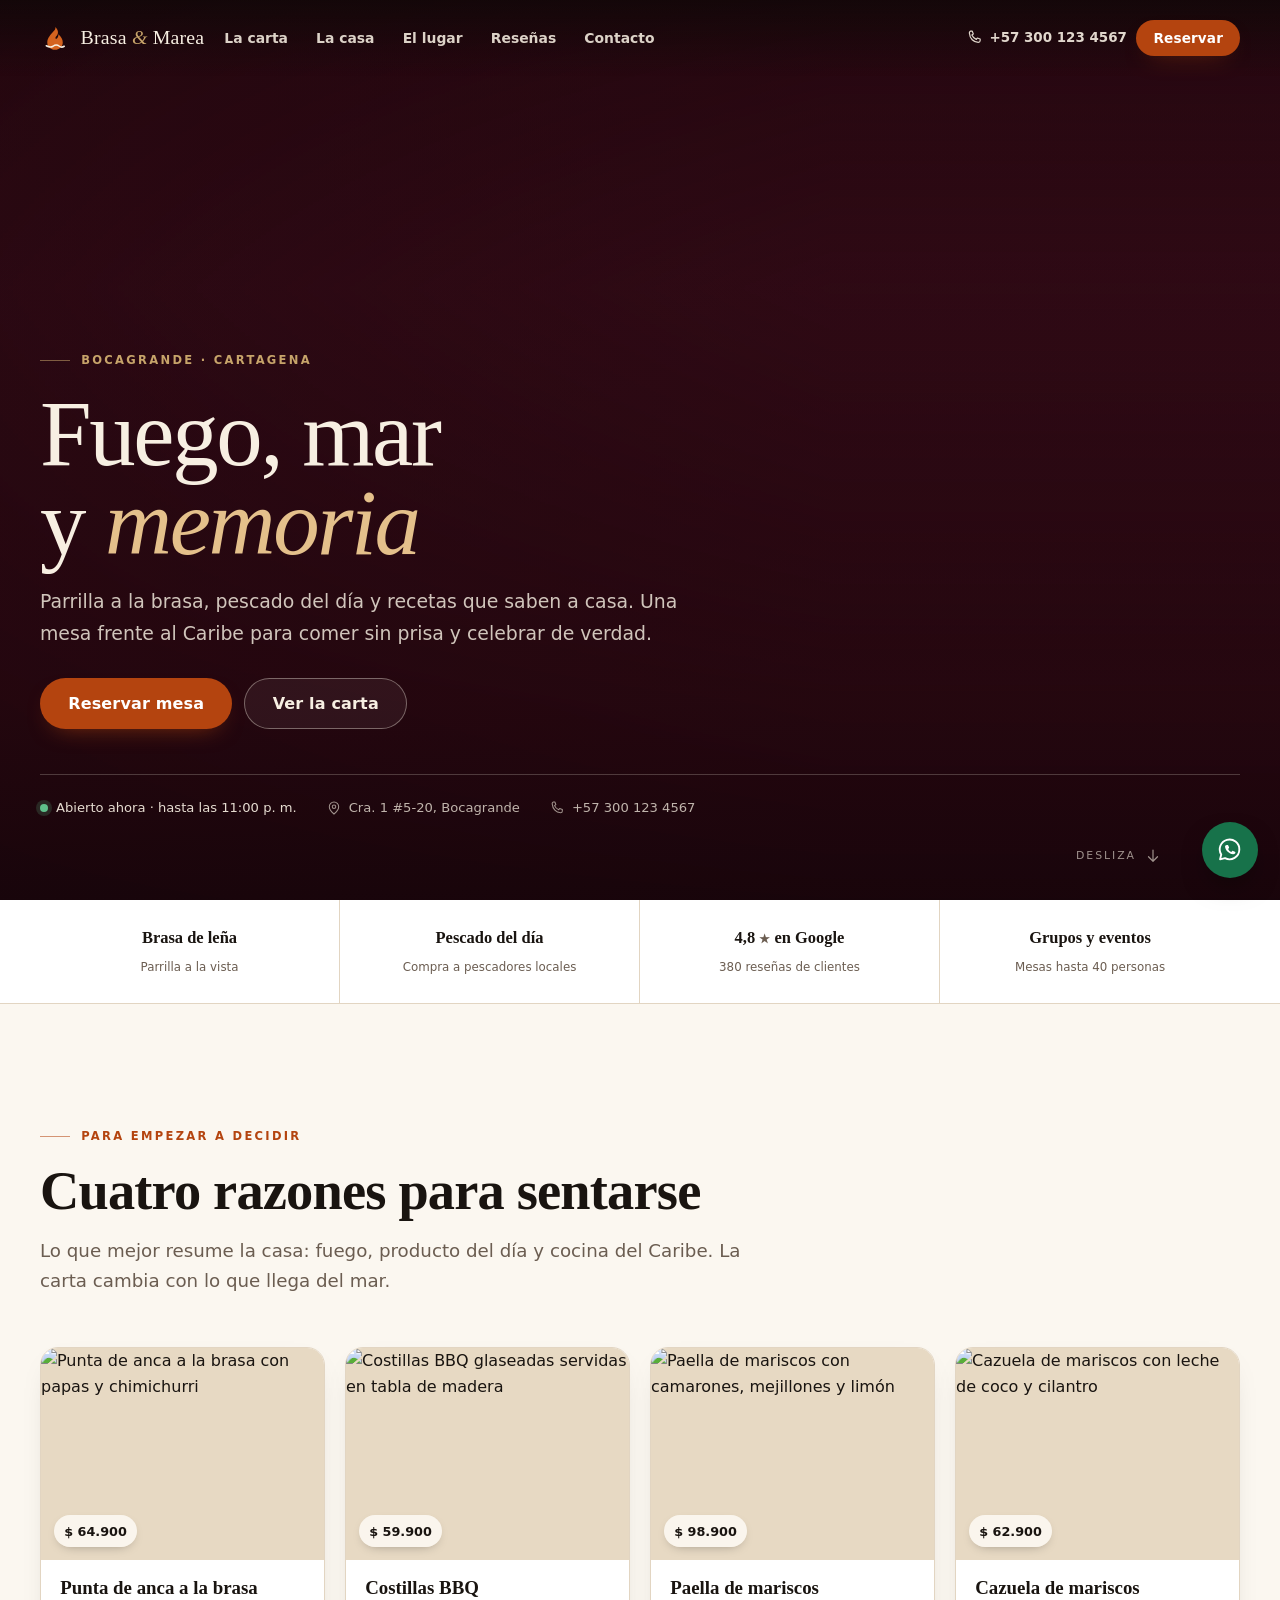
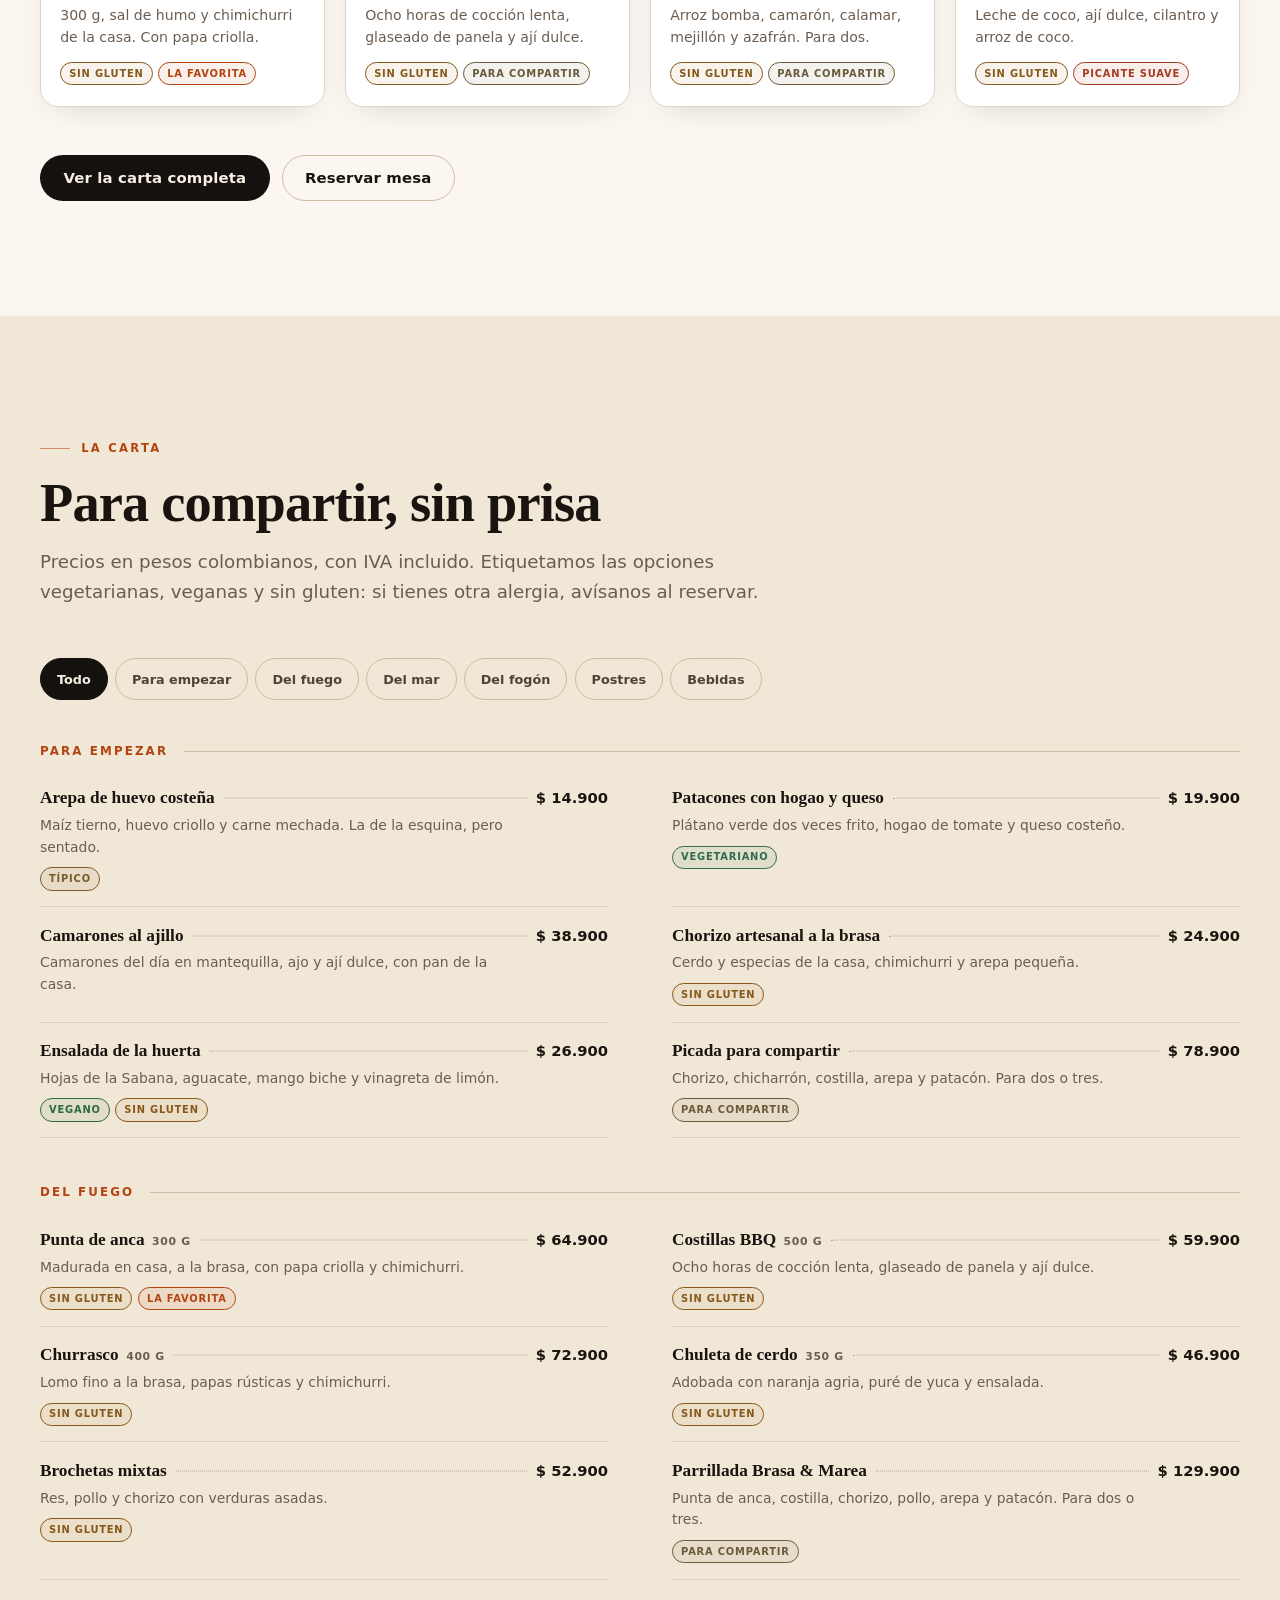
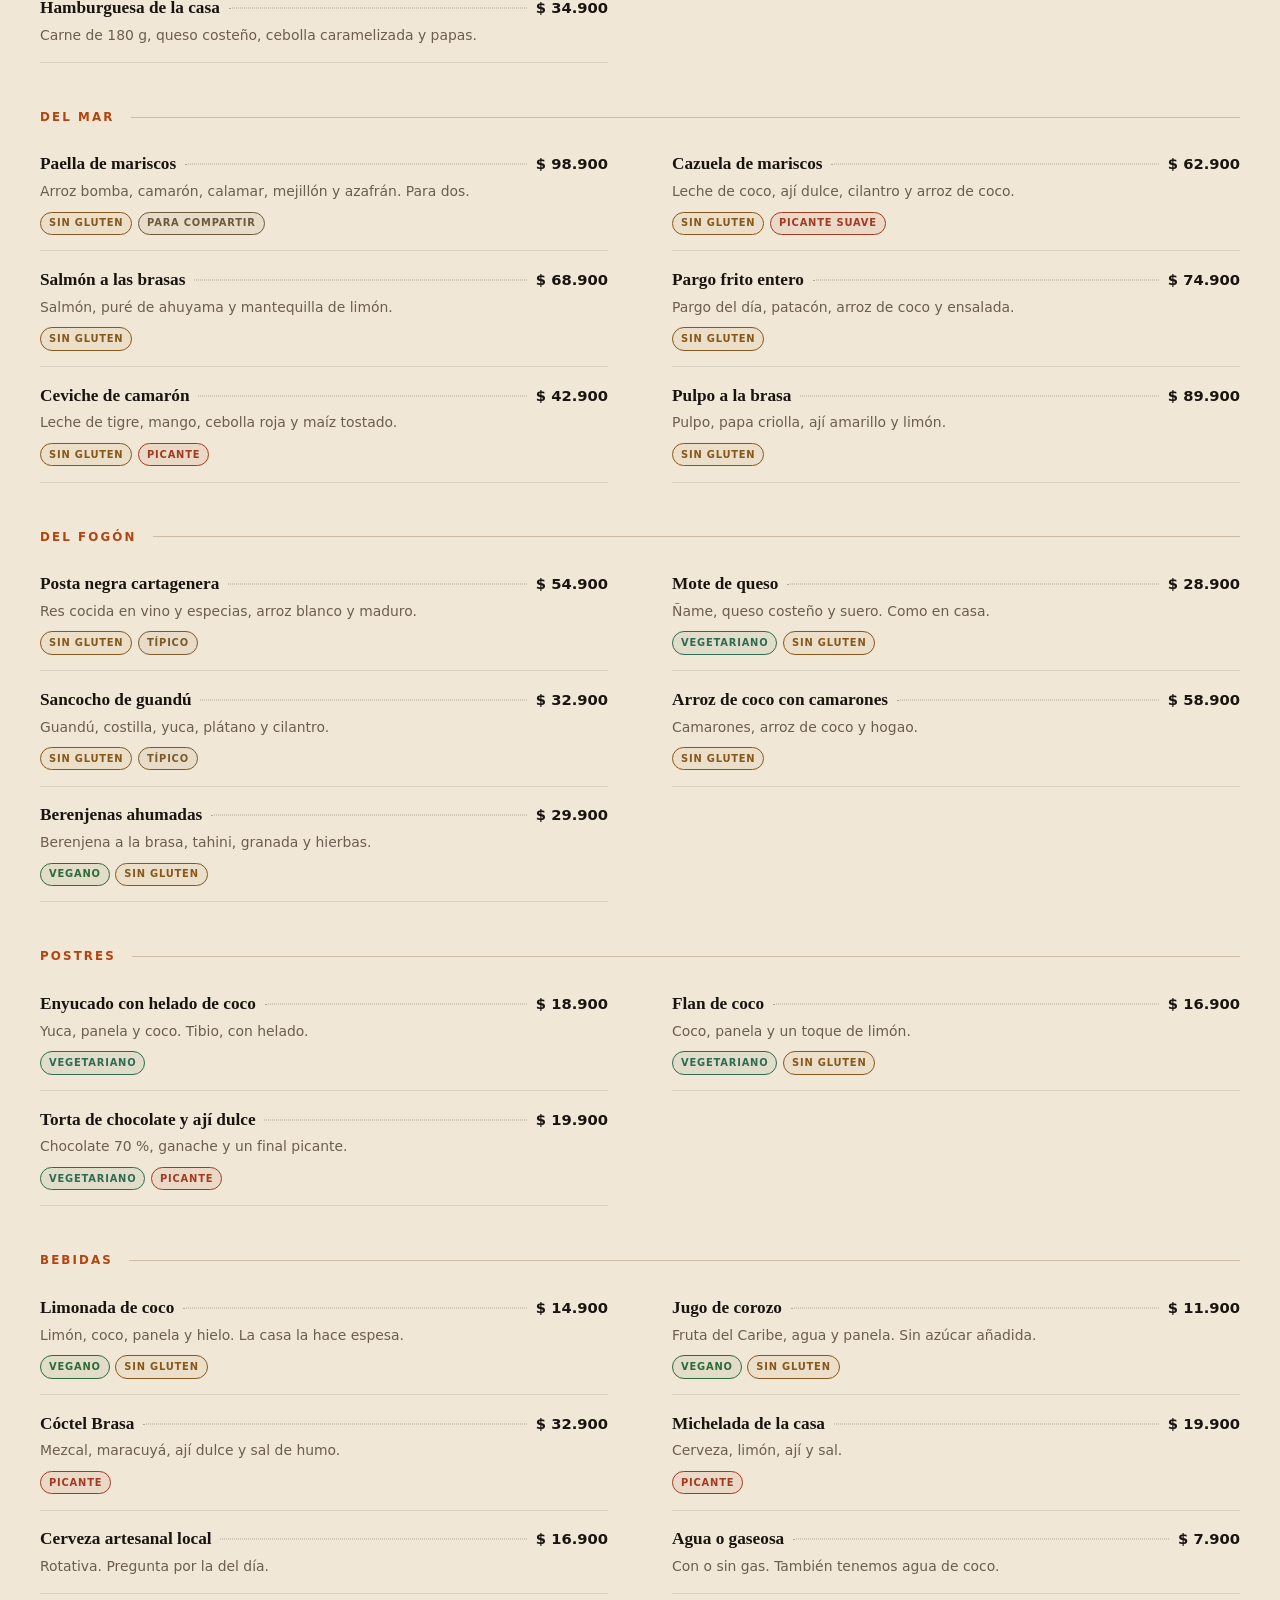
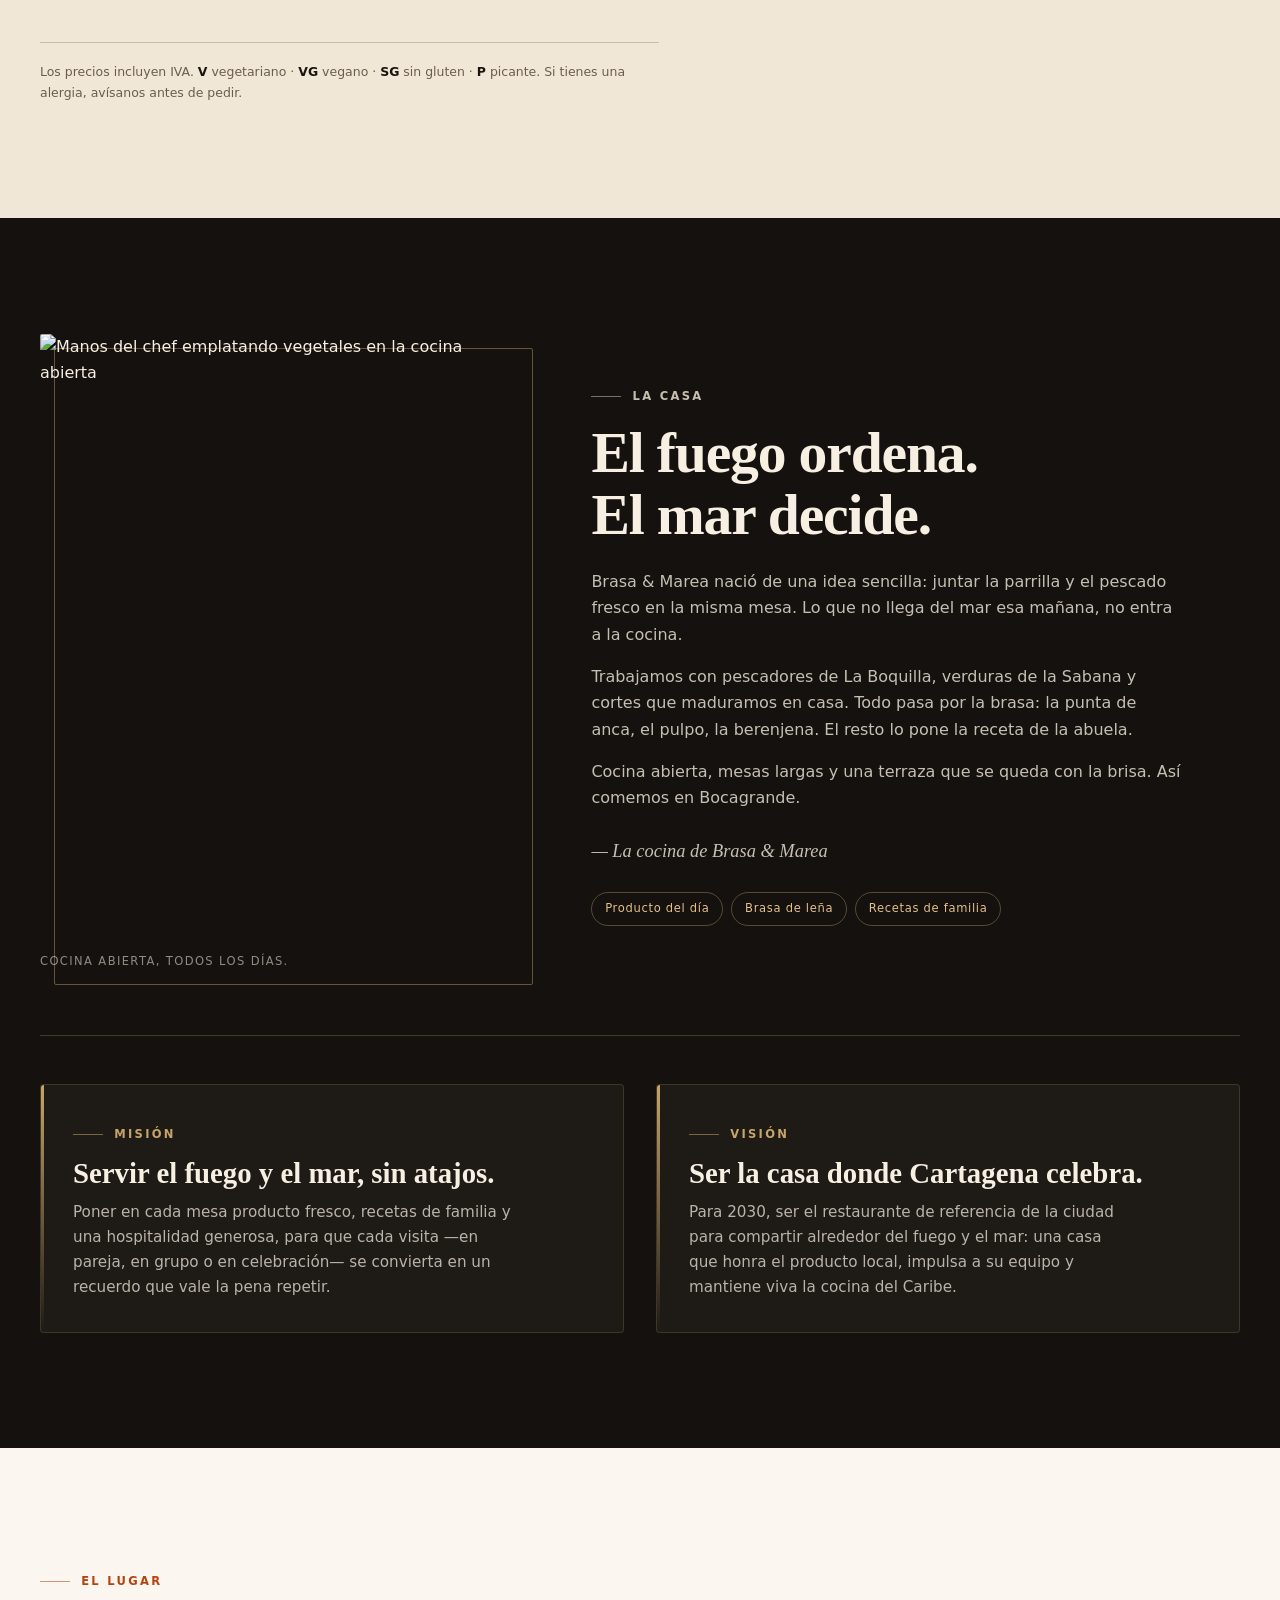
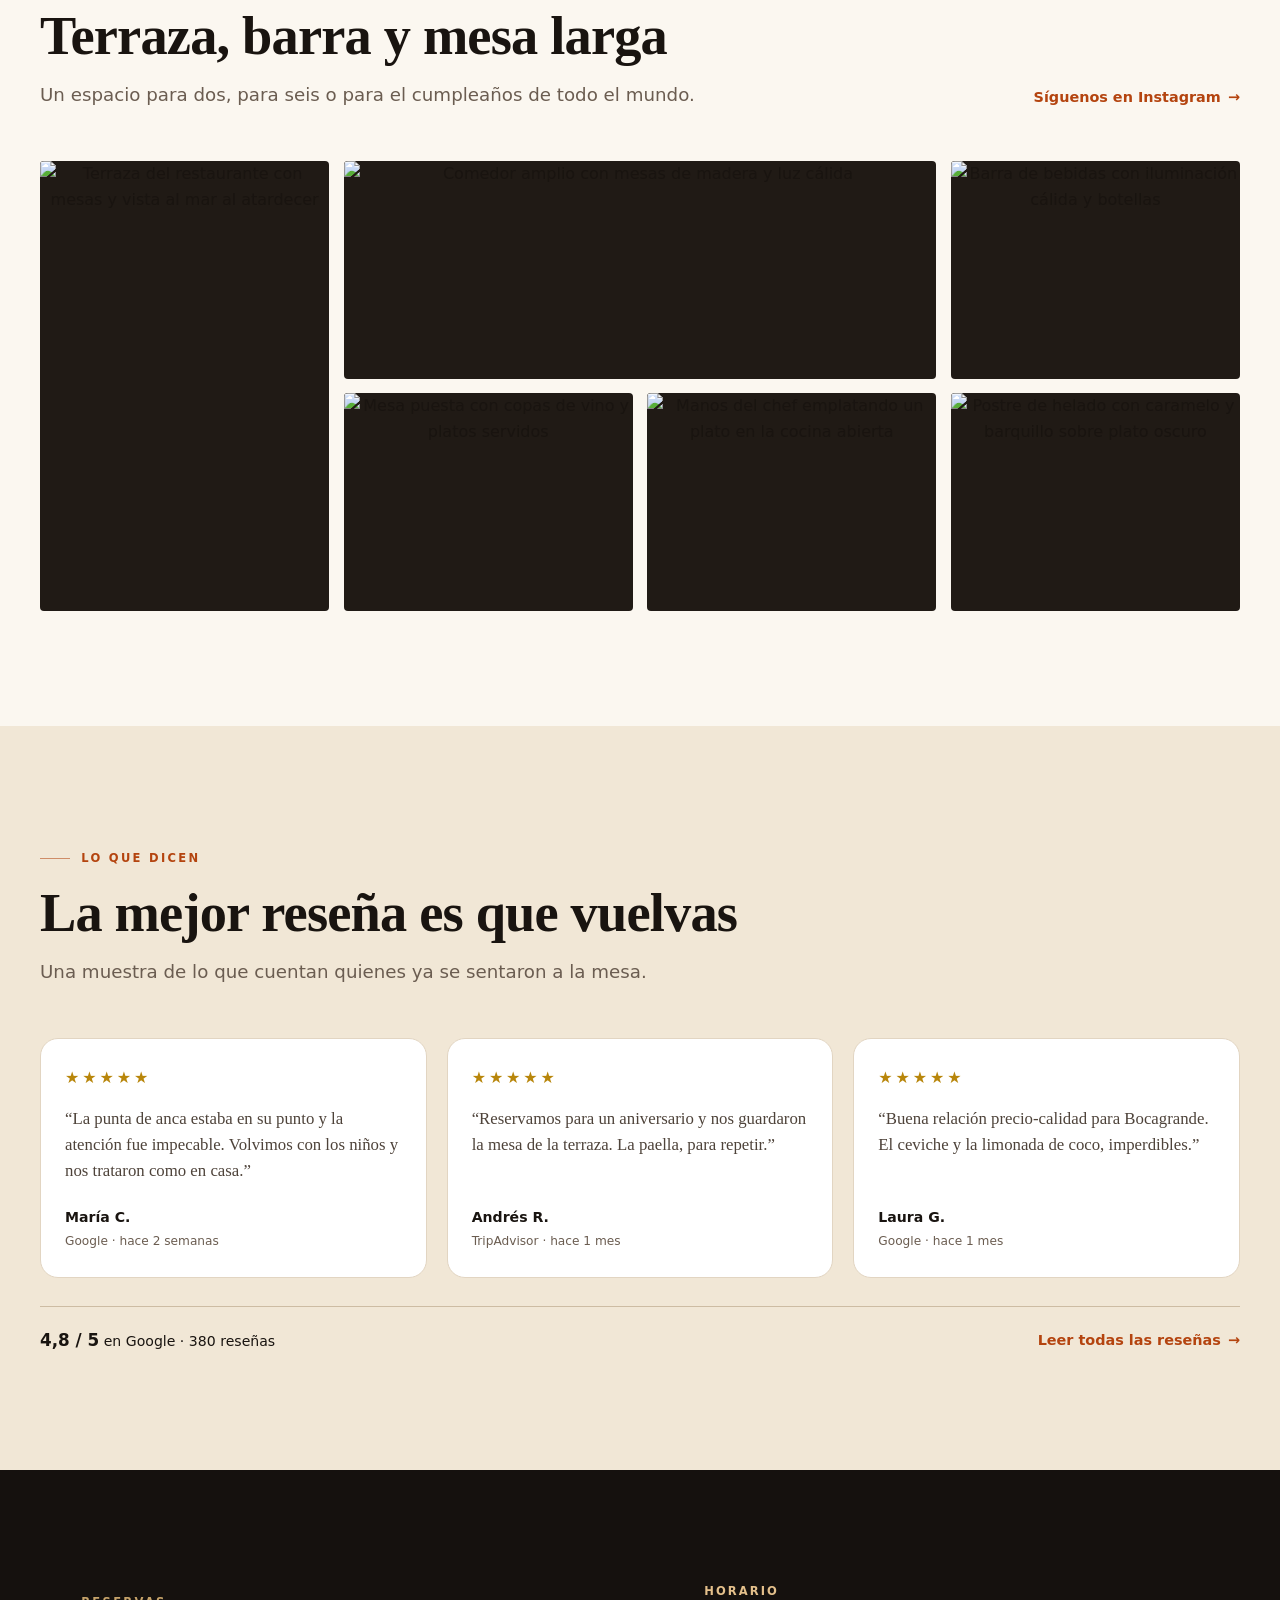
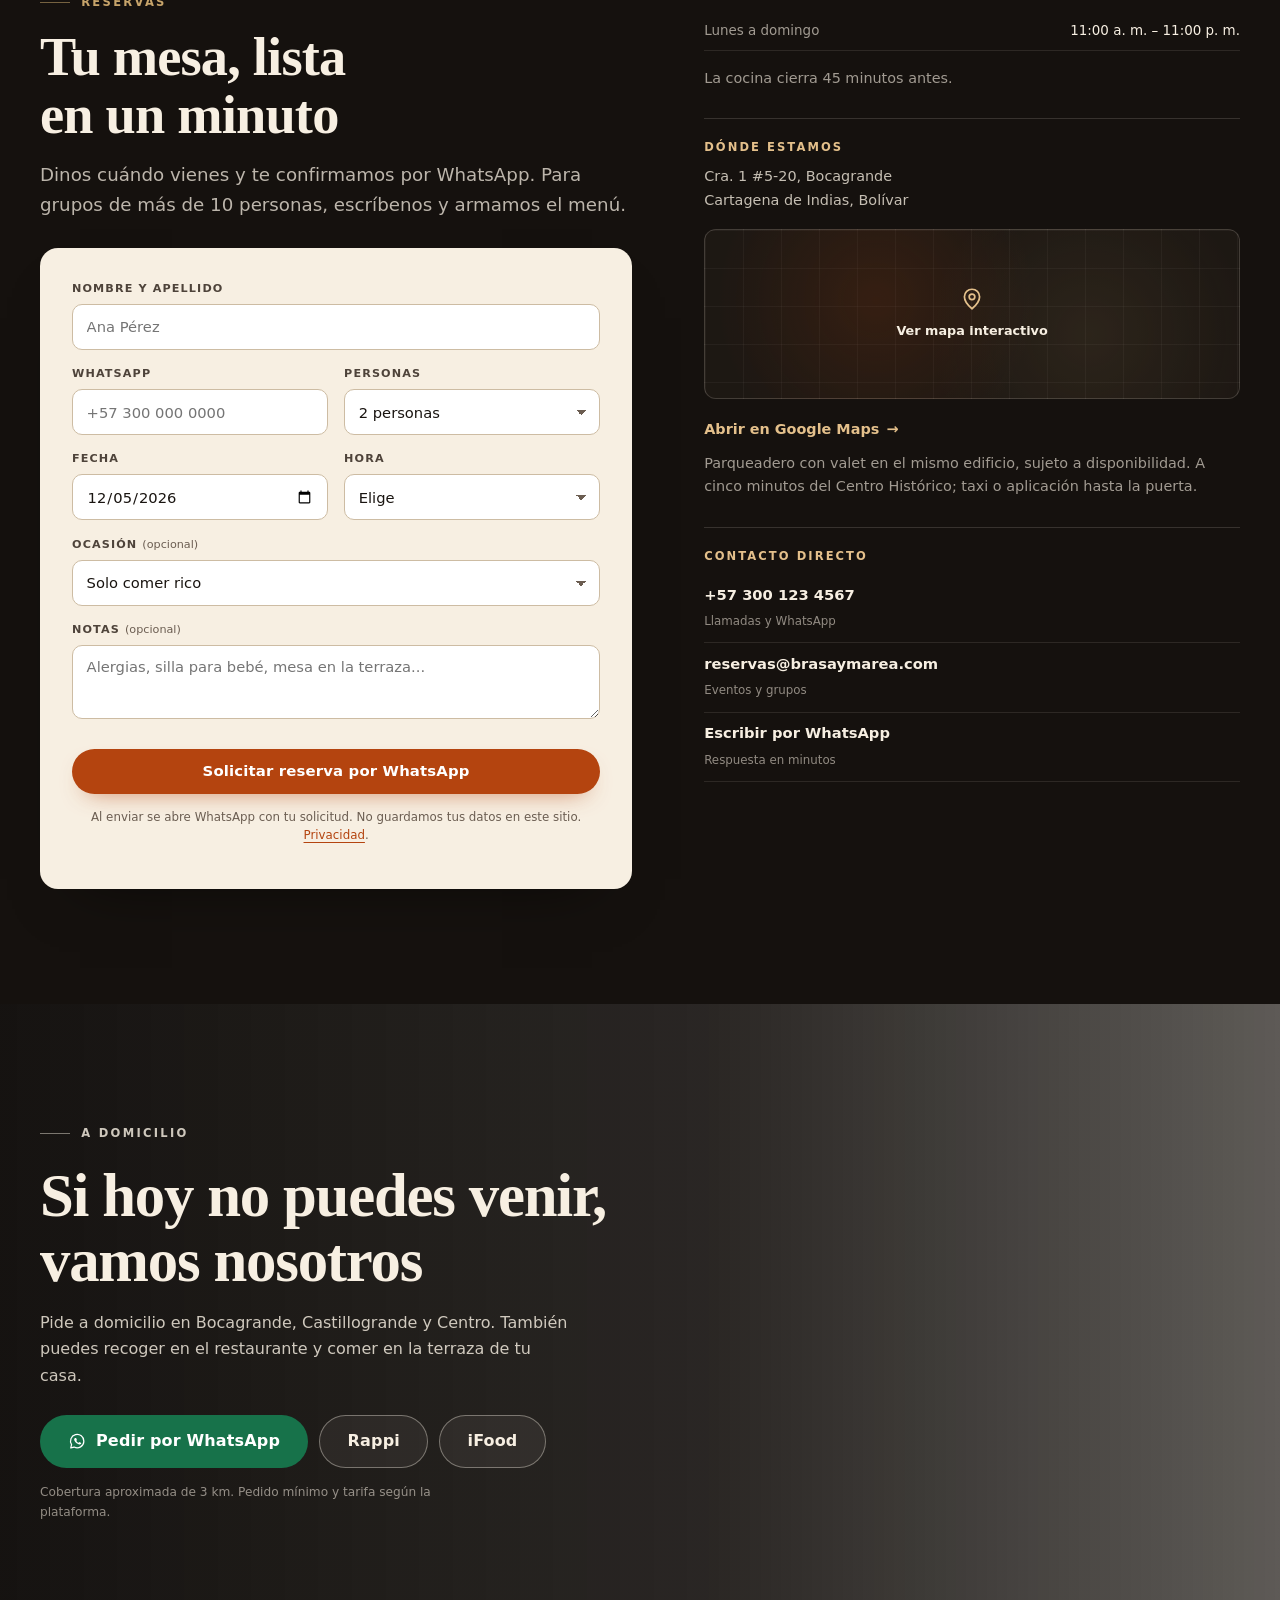
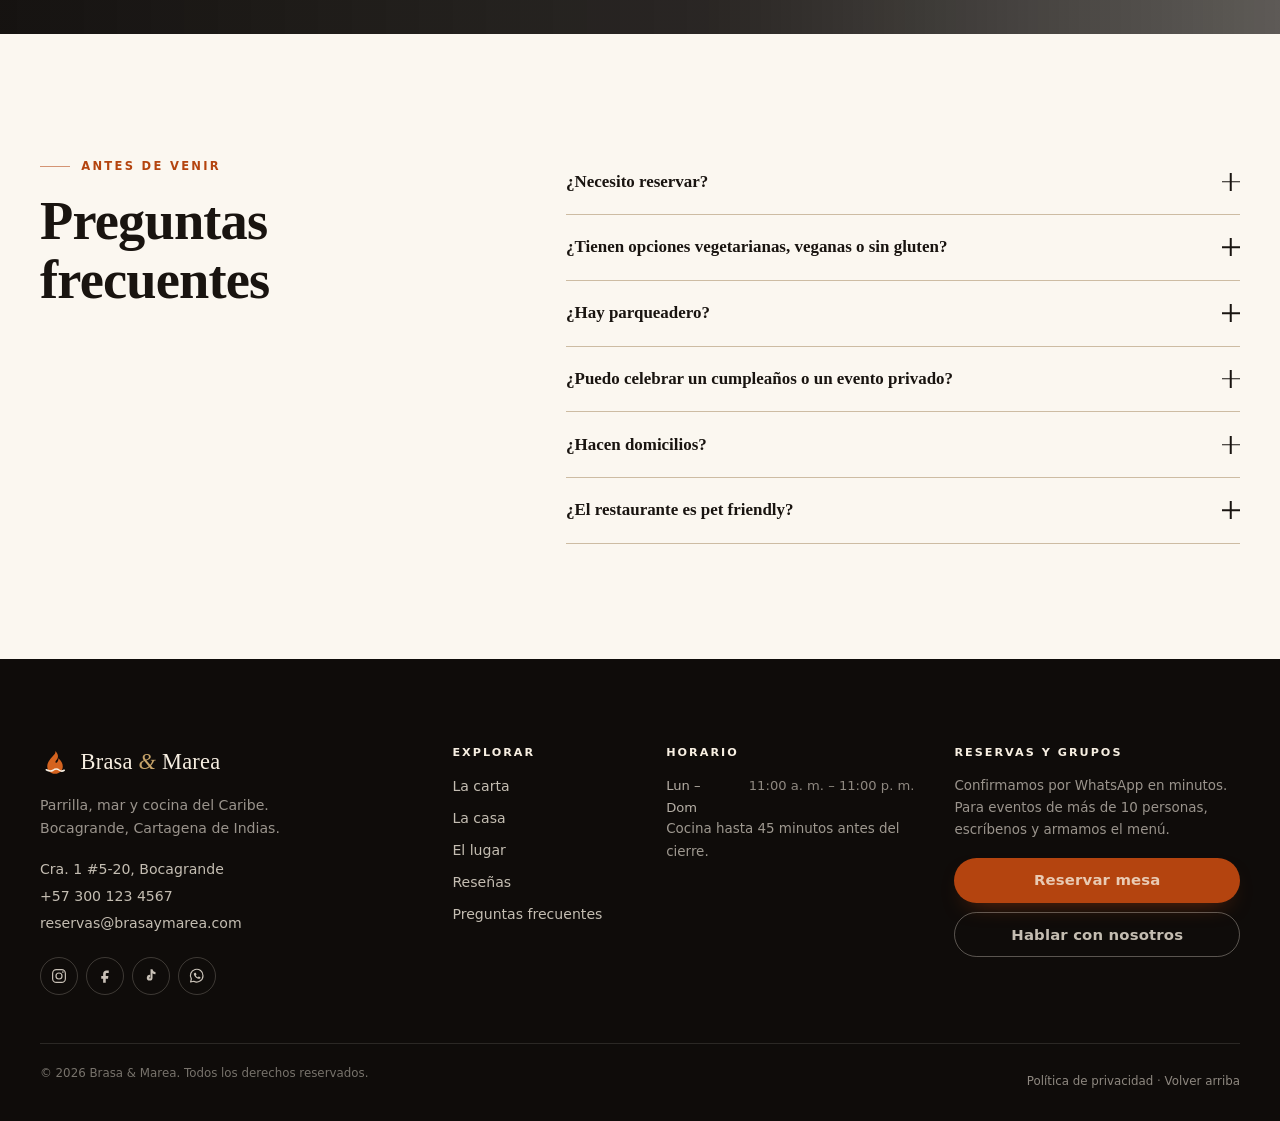
==== index.html @ a227c3fd "commit inicial commit inicial" ====
<!DOCTYPE html>
<html lang="es">
<head>
  <meta charset="utf-8">
  <meta name="viewport" content="width=device-width, initial-scale=1">
  <title>Brasa &amp; Marea | Parrilla, mariscos y cocina del Caribe en Cartagena</title>
  <meta name="description" content="Parrilla a la brasa, pescado del día y cocina del Caribe colombiano en Bocagrande, Cartagena. Reserva tu mesa, celebra en grupo o pide a domicilio.">
  <link rel="canonical" href="https://www.brasaymarea.com/">
  <meta name="theme-color" content="#24070F">
  <meta name="robots" content="index, follow, max-image-preview:large">

  <!-- Open Graph / redes -->
  <meta property="og:type" content="restaurant">
  <meta property="og:locale" content="es_CO">
  <meta property="og:site_name" content="Brasa &amp; Marea">
  <meta property="og:title" content="Brasa &amp; Marea | Fuego, mar y memoria">
  <meta property="og:description" content="Parrilla a la brasa, pescado del día y recetas del Caribe en Bocagrande, Cartagena. Reserva en un minuto.">
  <meta property="og:url" content="https://www.brasaymarea.com/">
  <meta property="og:image" content="https://www.brasaymarea.com/assets/img/og-cover.jpg">
  <meta property="og:image:width" content="1200">
  <meta property="og:image:height" content="630">
  <meta property="og:image:alt" content="Brochetas y verduras asadas en la parrilla de Brasa y Marea">
  <meta name="twitter:card" content="summary_large_image">

  <link rel="icon" href="favicon.svg" type="image/svg+xml">
  <link rel="preload" as="image" href="assets/img/hero-1400.webp" imagesrcset="assets/img/hero-800.webp 800w, assets/img/hero-1400.webp 1400w" imagesizes="100vw" fetchpriority="high">
  <link rel="stylesheet" href="styles.css">
  <script>document.documentElement.classList.add('js');</script>

  <script type="application/ld+json">
  {
    "@context": "https://schema.org",
    "@type": "Restaurant",
    "name": "Brasa & Marea",
    "description": "Parrilla a la brasa, mariscos y cocina regional del Caribe colombiano en Bocagrande, Cartagena.",
    "url": "https://www.brasaymarea.com/",
    "image": "https://www.brasaymarea.com/assets/img/og-cover.jpg",
    "logo": "https://www.brasaymarea.com/favicon.svg",
    "telephone": "+57 300 123 4567",
    "email": "reservas@brasaymarea.com",
    "priceRange": "$$$",
    "servesCuisine": ["Parrilla", "Mariscos", "Cocina colombiana", "Cocina del Caribe"],
    "acceptsReservations": "https://www.brasaymarea.com/#reservas",
    "hasMenu": "https://www.brasaymarea.com/#carta",
    "currenciesAccepted": "COP",
    "paymentAccepted": "Efectivo, tarjetas, transferencia",
    "address": {
      "@type": "PostalAddress",
      "streetAddress": "Cra. 1 #5-20, Bocagrande",
      "addressLocality": "Cartagena de Indias",
      "addressRegion": "Bolívar",
      "postalCode": "130001",
      "addressCountry": "CO"
    },
    "geo": {
      "@type": "GeoCoordinates",
      "latitude": 10.3997,
      "longitude": -75.5551
    },
    "openingHoursSpecification": [
      {
        "@type": "OpeningHoursSpecification",
        "dayOfWeek": ["Monday", "Tuesday", "Wednesday", "Thursday", "Friday", "Saturday", "Sunday"],
        "opens": "11:00",
        "closes": "23:00"
      }
    ],
    "sameAs": [
      "https://www.instagram.com/brasaymarea",
      "https://www.facebook.com/brasaymarea",
      "https://www.tiktok.com/@brasaymarea"
    ]
  }
  </script>
  <script type="application/ld+json">
  {
    "@context": "https://schema.org",
    "@type": "FAQPage",
    "mainEntity": [
      {
        "@type": "Question",
        "name": "¿Necesito reservar para comer en Brasa & Marea?",
        "acceptedAnswer": {
          "@type": "Answer",
          "text": "No es obligatorio, pero de jueves a domingo recomendamos reservar, sobre todo para la terraza y para grupos de más de cuatro personas. Puedes hacerlo por WhatsApp o con el formulario de la página."
        }
      },
      {
        "@type": "Question",
        "name": "¿Tienen opciones vegetarianas, veganas o sin gluten?",
        "acceptedAnswer": {
          "@type": "Answer",
          "text": "Sí. La carta marca cada plato con etiquetas de vegetariano, vegano y sin gluten. Si tienes una alergia, avísanos al reservar para que la cocina lo tenga en cuenta."
        }
      },
      {
        "@type": "Question",
        "name": "¿Hay parqueadero?",
        "acceptedAnswer": {
          "@type": "Answer",
          "text": "Contamos con parqueadero y valet en el mismo edificio, sujeto a disponibilidad. También puedes llegar en taxi o aplicación; estamos a cinco minutos del Centro Histórico."
        }
      },
      {
        "@type": "Question",
        "name": "¿Puedo celebrar un cumpleaños o un evento privado?",
        "acceptedAnswer": {
          "@type": "Answer",
          "text": "Sí. Tenemos mesas largas y un salón para grupos de hasta 40 personas. Escríbenos por WhatsApp con fecha y número de invitados y te enviamos opciones de menú."
        }
      },
      {
        "@type": "Question",
        "name": "¿Hacen domicilios?",
        "acceptedAnswer": {
          "@type": "Answer",
          "text": "Sí, en Bocagrande, Castillogrande y el Centro. Puedes pedir por WhatsApp, Rappi o iFood, o recoger en el restaurante."
        }
      },
      {
        "@type": "Question",
        "name": "¿El restaurante es pet friendly?",
        "acceptedAnswer": {
          "@type": "Answer",
          "text": "La terraza es pet friendly. Menciona a tu mascota al reservar para asignarte una mesa en el exterior."
        }
      }
    ]
  }
  </script>
</head>

<body id="top">
  <a class="skip-link" href="#contenido">Saltar al contenido</a>

  <!-- ============================================================
       HEADER
       ============================================================ -->
  <header class="site-header" id="siteHeader">
    <div class="wrap header__inner">
      <a class="brand" href="#inicio" aria-label="Brasa y Marea, ir al inicio">
        <svg class="brand__mark" viewBox="0 0 64 64" aria-hidden="true" focusable="false">
          <path d="M32 8c7 8 6 14 2 19-2 2-3 4-1 6 4-2 5-6 5-10 6 5 9 11 9 17 0 9-7 15-16 15S15 49 15 40c0-9 7-16 13-23 2-2 4-4 4-9z" fill="currentColor"/>
          <path d="M13 47c5 3 9 4 14 1 4-3 9-3 13 0 4 3 7 2 10 0" fill="none" stroke="#F7EFE2" stroke-width="3.2" stroke-linecap="round"/>
        </svg>
        <span class="brand__text">Brasa <span class="brand__amp">&amp;</span> Marea</span>
      </a>

      <nav class="nav" id="siteNav" aria-label="Navegación principal">
        <ul class="nav__list">
          <li><a href="#carta">La carta</a></li>
          <li><a href="#historia">La casa</a></li>
          <li><a href="#galeria">El lugar</a></li>
          <li><a href="#resenas">Reseñas</a></li>
          <li><a href="#contacto">Contacto</a></li>
        </ul>
        <div class="nav__foot">
          <a class="nav__phone" href="tel:+573001234567">+57 300 123 4567</a>
          <p>Cra. 1 #5-20, Bocagrande<br>Cartagena de Indias</p>
          <a class="btn btn--primary" href="#reservas" data-close-nav>Reservar mesa</a>
        </div>
      </nav>

      <div class="header__actions">
        <a class="header__phone" href="tel:+573001234567">
          <svg viewBox="0 0 24 24" aria-hidden="true" focusable="false"><path d="M6.6 3h2.2l1.5 4-2 1.4a12 12 0 0 0 6.3 6.3l1.4-2 4 1.5v2.2A2.6 2.6 0 0 1 17.4 19C10.5 18.6 5.4 13.5 5 6.6A2.6 2.6 0 0 1 6.6 3z" fill="none" stroke="currentColor" stroke-width="1.7" stroke-linejoin="round"/></svg>
          <span>+57 300 123 4567</span>
        </a>
        <a class="btn btn--primary btn--sm header__cta" href="#reservas">Reservar</a>
        <button class="nav-toggle" id="navToggle" type="button" aria-expanded="false" aria-controls="siteNav" aria-label="Abrir menú">
          <span class="nav-toggle__bar"></span>
          <span class="nav-toggle__bar"></span>
          <span class="nav-toggle__bar"></span>
        </button>
      </div>
    </div>
  </header>
  <div class="nav-backdrop" id="navBackdrop" hidden></div>

  <main id="contenido">

    <!-- ============================================================
         HERO
         ============================================================ -->
    <section class="hero" id="inicio">
      <img class="hero__bg"
           src="assets/img/hero-1400.webp"
           srcset="assets/img/hero-800.webp 800w, assets/img/hero-1400.webp 1400w"
           sizes="100vw"
           width="1400" height="800"
           alt="Brochetas de carne y verduras asadas sobre la brasa"
           fetchpriority="high" decoding="async">
      <div class="wrap hero__inner">
        <p class="eyebrow eyebrow--light">Bocagrande · Cartagena</p>
        <h1>Fuego, mar y <em>memoria</em></h1>
        <p class="hero__lead">Parrilla a la brasa, pescado del día y recetas que saben a casa. Una mesa frente al Caribe para comer sin prisa y celebrar de verdad.</p>
        <div class="hero__actions">
          <a class="btn btn--primary btn--lg" href="#reservas">Reservar mesa</a>
          <a class="btn btn--ghost btn--lg" href="#carta">Ver la carta</a>
        </div>
        <ul class="hero__meta">
          <li>
            <span class="status" data-status>
              <span class="status__dot" aria-hidden="true"></span>
              <span class="status__text">Abierto hoy · 11:00 a. m. – 11:00 p. m.</span>
            </span>
          </li>
          <li class="hero__meta-item">
            <svg viewBox="0 0 24 24" aria-hidden="true" focusable="false"><path d="M12 21s7-5.7 7-11a7 7 0 1 0-14 0c0 5.3 7 11 7 11z" fill="none" stroke="currentColor" stroke-width="1.6"/><circle cx="12" cy="10" r="2.6" fill="none" stroke="currentColor" stroke-width="1.6"/></svg>
            Cra. 1 #5-20, Bocagrande
          </li>
          <li class="hero__meta-item">
            <svg viewBox="0 0 24 24" aria-hidden="true" focusable="false"><path d="M6.6 3h2.2l1.5 4-2 1.4a12 12 0 0 0 6.3 6.3l1.4-2 4 1.5v2.2A2.6 2.6 0 0 1 17.4 19C10.5 18.6 5.4 13.5 5 6.6A2.6 2.6 0 0 1 6.6 3z" fill="none" stroke="currentColor" stroke-width="1.6" stroke-linejoin="round"/></svg>
            <a href="tel:+573001234567">+57 300 123 4567</a>
          </li>
        </ul>
      </div>
      <a class="hero__scroll" href="#imperdibles" aria-label="Bajar a los platos destacados">
        <span>Desliza</span>
        <svg viewBox="0 0 24 24" aria-hidden="true" focusable="false"><path d="M12 4v15m0 0 6-6m-6 6-6-6" fill="none" stroke="currentColor" stroke-width="1.6" stroke-linecap="round" stroke-linejoin="round"/></svg>
      </a>
    </section>

    <!-- ============================================================
         FRANJA DE CONFIANZA
         ============================================================ -->
    <section class="trust" aria-label="Razones para visitarnos">
      <div class="wrap trust__grid">
        <div class="trust__item">
          <strong>Brasa de leña</strong>
          <span>Parrilla a la vista</span>
        </div>
        <div class="trust__item">
          <strong>Pescado del día</strong>
          <span>Compra a pescadores locales</span>
        </div>
        <div class="trust__item">
          <strong>4,8 <span class="trust__star" aria-hidden="true">★</span> en Google</strong>
          <span>380 reseñas de clientes</span>
        </div>
        <div class="trust__item">
          <strong>Grupos y eventos</strong>
          <span>Mesas hasta 40 personas</span>
        </div>
      </div>
    </section>

    <!-- ============================================================
         IMPERDIBLES
         ============================================================ -->
    <section class="section" id="imperdibles">
      <div class="wrap">
        <header class="section-head reveal">
          <p class="eyebrow">Para empezar a decidir</p>
          <h2>Cuatro razones para sentarse</h2>
          <p class="lead">Lo que mejor resume la casa: fuego, producto del día y cocina del Caribe. La carta cambia con lo que llega del mar.</p>
        </header>

        <div class="featured-grid">
          <article class="dish-card reveal">
            <div class="dish-card__media">
              <img src="assets/img/plato-punta-600.webp"
                   srcset="assets/img/plato-punta-600.webp 600w, assets/img/plato-punta-1000.webp 1000w"
                   sizes="(min-width: 900px) 280px, (min-width: 620px) 45vw, 90vw"
                   width="600" height="400" loading="lazy" decoding="async"
                   alt="Punta de anca a la brasa con papas y chimichurri">
              <span class="dish-card__price">$ 64.900</span>
            </div>
            <div class="dish-card__body">
              <h3>Punta de anca a la brasa</h3>
              <p>300 g, sal de humo y chimichurri de la casa. Con papa criolla.</p>
              <ul class="tags"><li class="tag tag--gf">Sin gluten</li><li class="tag tag--star">La favorita</li></ul>
            </div>
          </article>

          <article class="dish-card reveal">
            <div class="dish-card__media">
              <img src="assets/img/plato-costillas-600.webp"
                   srcset="assets/img/plato-costillas-600.webp 600w, assets/img/plato-costillas-1000.webp 1000w"
                   sizes="(min-width: 900px) 280px, (min-width: 620px) 45vw, 90vw"
                   width="600" height="401" loading="lazy" decoding="async"
                   alt="Costillas BBQ glaseadas servidas en tabla de madera">
              <span class="dish-card__price">$ 59.900</span>
            </div>
            <div class="dish-card__body">
              <h3>Costillas BBQ</h3>
              <p>Ocho horas de cocción lenta, glaseado de panela y ají dulce.</p>
              <ul class="tags"><li class="tag tag--gf">Sin gluten</li><li class="tag tag--share">Para compartir</li></ul>
            </div>
          </article>

          <article class="dish-card reveal">
            <div class="dish-card__media">
              <img src="assets/img/plato-paella-600.webp"
                   srcset="assets/img/plato-paella-600.webp 600w, assets/img/plato-paella-1000.webp 1000w"
                   sizes="(min-width: 900px) 280px, (min-width: 620px) 45vw, 90vw"
                   width="600" height="400" loading="lazy" decoding="async"
                   alt="Paella de mariscos con camarones, mejillones y limón">
              <span class="dish-card__price">$ 98.900</span>
            </div>
            <div class="dish-card__body">
              <h3>Paella de mariscos</h3>
              <p>Arroz bomba, camarón, calamar, mejillón y azafrán. Para dos.</p>
              <ul class="tags"><li class="tag tag--gf">Sin gluten</li><li class="tag tag--share">Para compartir</li></ul>
            </div>
          </article>

          <article class="dish-card reveal">
            <div class="dish-card__media">
              <img src="assets/img/plato-cazuela-600.webp"
                   srcset="assets/img/plato-cazuela-600.webp 600w, assets/img/plato-cazuela-1000.webp 1000w"
                   sizes="(min-width: 900px) 280px, (min-width: 620px) 45vw, 90vw"
                   width="600" height="406" loading="lazy" decoding="async"
                   alt="Cazuela de mariscos con leche de coco y cilantro">
              <span class="dish-card__price">$ 62.900</span>
            </div>
            <div class="dish-card__body">
              <h3>Cazuela de mariscos</h3>
              <p>Leche de coco, ají dulce, cilantro y arroz de coco.</p>
              <ul class="tags"><li class="tag tag--gf">Sin gluten</li><li class="tag tag--spicy">Picante suave</li></ul>
            </div>
          </article>
        </div>

        <div class="section-cta reveal">
          <a class="btn btn--dark" href="#carta">Ver la carta completa</a>
          <a class="btn btn--outline" href="#reservas">Reservar mesa</a>
        </div>
      </div>
    </section>

    <!-- ============================================================
         CARTA
         ============================================================ -->
    <section class="section section--sand" id="carta">
      <div class="wrap">
        <header class="section-head reveal">
          <p class="eyebrow">La carta</p>
          <h2>Para compartir, sin prisa</h2>
          <p class="lead">Precios en pesos colombianos, con IVA incluido. Etiquetamos las opciones vegetarianas, veganas y sin gluten: si tienes otra alergia, avísanos al reservar.</p>
        </header>

        <div class="menu-tabs reveal" role="group" aria-label="Filtrar la carta por categoría">
          <button class="menu-tab is-active" type="button" data-filter="all" aria-pressed="true">Todo</button>
          <button class="menu-tab" type="button" data-filter="entradas" aria-pressed="false">Para empezar</button>
          <button class="menu-tab" type="button" data-filter="fuego" aria-pressed="false">Del fuego</button>
          <button class="menu-tab" type="button" data-filter="mar" aria-pressed="false">Del mar</button>
          <button class="menu-tab" type="button" data-filter="fogon" aria-pressed="false">Del fogón</button>
          <button class="menu-tab" type="button" data-filter="postres" aria-pressed="false">Postres</button>
          <button class="menu-tab" type="button" data-filter="bebidas" aria-pressed="false">Bebidas</button>
        </div>

        <div class="menu-groups" id="menuGroups">
          <!-- PARA EMPEZAR -->
          <div class="menu-group" data-group="entradas">
            <h3 class="menu-group__title"><span>Para empezar</span></h3>
            <div class="menu-list">
              <article class="dish">
                <div class="dish__top">
                  <h4 class="dish__name">Arepa de huevo costeña</h4>
                  <span class="dish__dots" aria-hidden="true"></span>
                  <span class="dish__price">$ 14.900</span>
                </div>
                <p class="dish__desc">Maíz tierno, huevo criollo y carne mechada. La de la esquina, pero sentado.</p>
                <ul class="tags"><li class="tag tag--local">Típico</li></ul>
              </article>

              <article class="dish">
                <div class="dish__top">
                  <h4 class="dish__name">Patacones con hogao y queso</h4>
                  <span class="dish__dots" aria-hidden="true"></span>
                  <span class="dish__price">$ 19.900</span>
                </div>
                <p class="dish__desc">Plátano verde dos veces frito, hogao de tomate y queso costeño.</p>
                <ul class="tags"><li class="tag tag--veg">Vegetariano</li></ul>
              </article>

              <article class="dish">
                <div class="dish__top">
                  <h4 class="dish__name">Camarones al ajillo</h4>
                  <span class="dish__dots" aria-hidden="true"></span>
                  <span class="dish__price">$ 38.900</span>
                </div>
                <p class="dish__desc">Camarones del día en mantequilla, ajo y ají dulce, con pan de la casa.</p>
              </article>

              <article class="dish">
                <div class="dish__top">
                  <h4 class="dish__name">Chorizo artesanal a la brasa</h4>
                  <span class="dish__dots" aria-hidden="true"></span>
                  <span class="dish__price">$ 24.900</span>
                </div>
                <p class="dish__desc">Cerdo y especias de la casa, chimichurri y arepa pequeña.</p>
                <ul class="tags"><li class="tag tag--gf">Sin gluten</li></ul>
              </article>

              <article class="dish">
                <div class="dish__top">
                  <h4 class="dish__name">Ensalada de la huerta</h4>
                  <span class="dish__dots" aria-hidden="true"></span>
                  <span class="dish__price">$ 26.900</span>
                </div>
                <p class="dish__desc">Hojas de la Sabana, aguacate, mango biche y vinagreta de limón.</p>
                <ul class="tags"><li class="tag tag--vegan">Vegano</li><li class="tag tag--gf">Sin gluten</li></ul>
              </article>

              <article class="dish">
                <div class="dish__top">
                  <h4 class="dish__name">Picada para compartir</h4>
                  <span class="dish__dots" aria-hidden="true"></span>
                  <span class="dish__price">$ 78.900</span>
                </div>
                <p class="dish__desc">Chorizo, chicharrón, costilla, arepa y patacón. Para dos o tres.</p>
                <ul class="tags"><li class="tag tag--share">Para compartir</li></ul>
              </article>
            </div>
          </div>

          <!-- DEL FUEGO -->
          <div class="menu-group" data-group="fuego">
            <h3 class="menu-group__title"><span>Del fuego</span></h3>
            <div class="menu-list">
              <article class="dish">
                <div class="dish__top">
                  <h4 class="dish__name">Punta de anca <span class="dish__weight">300 g</span></h4>
                  <span class="dish__dots" aria-hidden="true"></span>
                  <span class="dish__price">$ 64.900</span>
                </div>
                <p class="dish__desc">Madurada en casa, a la brasa, con papa criolla y chimichurri.</p>
                <ul class="tags"><li class="tag tag--gf">Sin gluten</li><li class="tag tag--star">La favorita</li></ul>
              </article>

              <article class="dish">
                <div class="dish__top">
                  <h4 class="dish__name">Costillas BBQ <span class="dish__weight">500 g</span></h4>
                  <span class="dish__dots" aria-hidden="true"></span>
                  <span class="dish__price">$ 59.900</span>
                </div>
                <p class="dish__desc">Ocho horas de cocción lenta, glaseado de panela y ají dulce.</p>
                <ul class="tags"><li class="tag tag--gf">Sin gluten</li></ul>
              </article>

              <article class="dish">
                <div class="dish__top">
                  <h4 class="dish__name">Churrasco <span class="dish__weight">400 g</span></h4>
                  <span class="dish__dots" aria-hidden="true"></span>
                  <span class="dish__price">$ 72.900</span>
                </div>
                <p class="dish__desc">Lomo fino a la brasa, papas rústicas y chimichurri.</p>
                <ul class="tags"><li class="tag tag--gf">Sin gluten</li></ul>
              </article>

              <article class="dish">
                <div class="dish__top">
                  <h4 class="dish__name">Chuleta de cerdo <span class="dish__weight">350 g</span></h4>
                  <span class="dish__dots" aria-hidden="true"></span>
                  <span class="dish__price">$ 46.900</span>
                </div>
                <p class="dish__desc">Adobada con naranja agria, puré de yuca y ensalada.</p>
                <ul class="tags"><li class="tag tag--gf">Sin gluten</li></ul>
              </article>

              <article class="dish">
                <div class="dish__top">
                  <h4 class="dish__name">Brochetas mixtas</h4>
                  <span class="dish__dots" aria-hidden="true"></span>
                  <span class="dish__price">$ 52.900</span>
                </div>
                <p class="dish__desc">Res, pollo y chorizo con verduras asadas.</p>
                <ul class="tags"><li class="tag tag--gf">Sin gluten</li></ul>
              </article>

              <article class="dish">
                <div class="dish__top">
                  <h4 class="dish__name">Parrillada Brasa &amp; Marea</h4>
                  <span class="dish__dots" aria-hidden="true"></span>
                  <span class="dish__price">$ 129.900</span>
                </div>
                <p class="dish__desc">Punta de anca, costilla, chorizo, pollo, arepa y patacón. Para dos o tres.</p>
                <ul class="tags"><li class="tag tag--share">Para compartir</li></ul>
              </article>

              <article class="dish">
                <div class="dish__top">
                  <h4 class="dish__name">Hamburguesa de la casa</h4>
                  <span class="dish__dots" aria-hidden="true"></span>
                  <span class="dish__price">$ 34.900</span>
                </div>
                <p class="dish__desc">Carne de 180 g, queso costeño, cebolla caramelizada y papas.</p>
              </article>
            </div>
          </div>

          <!-- DEL MAR -->
          <div class="menu-group" data-group="mar">
            <h3 class="menu-group__title"><span>Del mar</span></h3>
            <div class="menu-list">
              <article class="dish">
                <div class="dish__top">
                  <h4 class="dish__name">Paella de mariscos</h4>
                  <span class="dish__dots" aria-hidden="true"></span>
                  <span class="dish__price">$ 98.900</span>
                </div>
                <p class="dish__desc">Arroz bomba, camarón, calamar, mejillón y azafrán. Para dos.</p>
                <ul class="tags"><li class="tag tag--gf">Sin gluten</li><li class="tag tag--share">Para compartir</li></ul>
              </article>

              <article class="dish">
                <div class="dish__top">
                  <h4 class="dish__name">Cazuela de mariscos</h4>
                  <span class="dish__dots" aria-hidden="true"></span>
                  <span class="dish__price">$ 62.900</span>
                </div>
                <p class="dish__desc">Leche de coco, ají dulce, cilantro y arroz de coco.</p>
                <ul class="tags"><li class="tag tag--gf">Sin gluten</li><li class="tag tag--spicy">Picante suave</li></ul>
              </article>

              <article class="dish">
                <div class="dish__top">
                  <h4 class="dish__name">Salmón a las brasas</h4>
                  <span class="dish__dots" aria-hidden="true"></span>
                  <span class="dish__price">$ 68.900</span>
                </div>
                <p class="dish__desc">Salmón, puré de ahuyama y mantequilla de limón.</p>
                <ul class="tags"><li class="tag tag--gf">Sin gluten</li></ul>
              </article>

              <article class="dish">
                <div class="dish__top">
                  <h4 class="dish__name">Pargo frito entero</h4>
                  <span class="dish__dots" aria-hidden="true"></span>
                  <span class="dish__price">$ 74.900</span>
                </div>
                <p class="dish__desc">Pargo del día, patacón, arroz de coco y ensalada.</p>
                <ul class="tags"><li class="tag tag--gf">Sin gluten</li></ul>
              </article>

              <article class="dish">
                <div class="dish__top">
                  <h4 class="dish__name">Ceviche de camarón</h4>
                  <span class="dish__dots" aria-hidden="true"></span>
                  <span class="dish__price">$ 42.900</span>
                </div>
                <p class="dish__desc">Leche de tigre, mango, cebolla roja y maíz tostado.</p>
                <ul class="tags"><li class="tag tag--gf">Sin gluten</li><li class="tag tag--spicy">Picante</li></ul>
              </article>

              <article class="dish">
                <div class="dish__top">
                  <h4 class="dish__name">Pulpo a la brasa</h4>
                  <span class="dish__dots" aria-hidden="true"></span>
                  <span class="dish__price">$ 89.900</span>
                </div>
                <p class="dish__desc">Pulpo, papa criolla, ají amarillo y limón.</p>
                <ul class="tags"><li class="tag tag--gf">Sin gluten</li></ul>
              </article>
            </div>
          </div>

          <!-- DEL FOGÓN -->
          <div class="menu-group" data-group="fogon">
            <h3 class="menu-group__title"><span>Del fogón</span></h3>
            <div class="menu-list">
              <article class="dish">
                <div class="dish__top">
                  <h4 class="dish__name">Posta negra cartagenera</h4>
                  <span class="dish__dots" aria-hidden="true"></span>
                  <span class="dish__price">$ 54.900</span>
                </div>
                <p class="dish__desc">Res cocida en vino y especias, arroz blanco y maduro.</p>
                <ul class="tags"><li class="tag tag--gf">Sin gluten</li><li class="tag tag--local">Típico</li></ul>
              </article>

              <article class="dish">
                <div class="dish__top">
                  <h4 class="dish__name">Mote de queso</h4>
                  <span class="dish__dots" aria-hidden="true"></span>
                  <span class="dish__price">$ 28.900</span>
                </div>
                <p class="dish__desc">Ñame, queso costeño y suero. Como en casa.</p>
                <ul class="tags"><li class="tag tag--veg">Vegetariano</li><li class="tag tag--gf">Sin gluten</li></ul>
              </article>

              <article class="dish">
                <div class="dish__top">
                  <h4 class="dish__name">Sancocho de guandú</h4>
                  <span class="dish__dots" aria-hidden="true"></span>
                  <span class="dish__price">$ 32.900</span>
                </div>
                <p class="dish__desc">Guandú, costilla, yuca, plátano y cilantro.</p>
                <ul class="tags"><li class="tag tag--gf">Sin gluten</li><li class="tag tag--local">Típico</li></ul>
              </article>

              <article class="dish">
                <div class="dish__top">
                  <h4 class="dish__name">Arroz de coco con camarones</h4>
                  <span class="dish__dots" aria-hidden="true"></span>
                  <span class="dish__price">$ 58.900</span>
                </div>
                <p class="dish__desc">Camarones, arroz de coco y hogao.</p>
                <ul class="tags"><li class="tag tag--gf">Sin gluten</li></ul>
              </article>

              <article class="dish">
                <div class="dish__top">
                  <h4 class="dish__name">Berenjenas ahumadas</h4>
                  <span class="dish__dots" aria-hidden="true"></span>
                  <span class="dish__price">$ 29.900</span>
                </div>
                <p class="dish__desc">Berenjena a la brasa, tahini, granada y hierbas.</p>
                <ul class="tags"><li class="tag tag--vegan">Vegano</li><li class="tag tag--gf">Sin gluten</li></ul>
              </article>
            </div>
          </div>

          <!-- POSTRES -->
          <div class="menu-group" data-group="postres">
            <h3 class="menu-group__title"><span>Postres</span></h3>
            <div class="menu-list">
              <article class="dish">
                <div class="dish__top">
                  <h4 class="dish__name">Enyucado con helado de coco</h4>
                  <span class="dish__dots" aria-hidden="true"></span>
                  <span class="dish__price">$ 18.900</span>
                </div>
                <p class="dish__desc">Yuca, panela y coco. Tibio, con helado.</p>
                <ul class="tags"><li class="tag tag--veg">Vegetariano</li></ul>
              </article>

              <article class="dish">
                <div class="dish__top">
                  <h4 class="dish__name">Flan de coco</h4>
                  <span class="dish__dots" aria-hidden="true"></span>
                  <span class="dish__price">$ 16.900</span>
                </div>
                <p class="dish__desc">Coco, panela y un toque de limón.</p>
                <ul class="tags"><li class="tag tag--veg">Vegetariano</li><li class="tag tag--gf">Sin gluten</li></ul>
              </article>

              <article class="dish">
                <div class="dish__top">
                  <h4 class="dish__name">Torta de chocolate y ají dulce</h4>
                  <span class="dish__dots" aria-hidden="true"></span>
                  <span class="dish__price">$ 19.900</span>
                </div>
                <p class="dish__desc">Chocolate 70 %, ganache y un final picante.</p>
                <ul class="tags"><li class="tag tag--veg">Vegetariano</li><li class="tag tag--spicy">Picante</li></ul>
              </article>
            </div>
          </div>

          <!-- BEBIDAS -->
          <div class="menu-group" data-group="bebidas">
            <h3 class="menu-group__title"><span>Bebidas</span></h3>
            <div class="menu-list">
              <article class="dish">
                <div class="dish__top">
                  <h4 class="dish__name">Limonada de coco</h4>
                  <span class="dish__dots" aria-hidden="true"></span>
                  <span class="dish__price">$ 14.900</span>
                </div>
                <p class="dish__desc">Limón, coco, panela y hielo. La casa la hace espesa.</p>
                <ul class="tags"><li class="tag tag--vegan">Vegano</li><li class="tag tag--gf">Sin gluten</li></ul>
              </article>

              <article class="dish">
                <div class="dish__top">
                  <h4 class="dish__name">Jugo de corozo</h4>
                  <span class="dish__dots" aria-hidden="true"></span>
                  <span class="dish__price">$ 11.900</span>
                </div>
                <p class="dish__desc">Fruta del Caribe, agua y panela. Sin azúcar añadida.</p>
                <ul class="tags"><li class="tag tag--vegan">Vegano</li><li class="tag tag--gf">Sin gluten</li></ul>
              </article>

              <article class="dish">
                <div class="dish__top">
                  <h4 class="dish__name">Cóctel Brasa</h4>
                  <span class="dish__dots" aria-hidden="true"></span>
                  <span class="dish__price">$ 32.900</span>
                </div>
                <p class="dish__desc">Mezcal, maracuyá, ají dulce y sal de humo.</p>
                <ul class="tags"><li class="tag tag--spicy">Picante</li></ul>
              </article>

              <article class="dish">
                <div class="dish__top">
                  <h4 class="dish__name">Michelada de la casa</h4>
                  <span class="dish__dots" aria-hidden="true"></span>
                  <span class="dish__price">$ 19.900</span>
                </div>
                <p class="dish__desc">Cerveza, limón, ají y sal.</p>
                <ul class="tags"><li class="tag tag--spicy">Picante</li></ul>
              </article>

              <article class="dish">
                <div class="dish__top">
                  <h4 class="dish__name">Cerveza artesanal local</h4>
                  <span class="dish__dots" aria-hidden="true"></span>
                  <span class="dish__price">$ 16.900</span>
                </div>
                <p class="dish__desc">Rotativa. Pregunta por la del día.</p>
              </article>

              <article class="dish">
                <div class="dish__top">
                  <h4 class="dish__name">Agua o gaseosa</h4>
                  <span class="dish__dots" aria-hidden="true"></span>
                  <span class="dish__price">$ 7.900</span>
                </div>
                <p class="dish__desc">Con o sin gas. También tenemos agua de coco.</p>
              </article>
            </div>
          </div>
        </div>

        <p class="menu-note reveal">Los precios incluyen IVA. <strong>V</strong> vegetariano · <strong>VG</strong> vegano · <strong>SG</strong> sin gluten · <strong>P</strong> picante. Si tienes una alergia, avísanos antes de pedir.</p>
      </div>
    </section>

    <!-- ============================================================
         HISTORIA
         ============================================================ -->
    <section class="section section--dark" id="historia">
      <div class="wrap">
        <div class="story">
          <div class="story__media reveal">
            <img src="assets/img/chef-600.webp"
                 srcset="assets/img/chef-600.webp 600w, assets/img/chef-1000.webp 1000w"
                 sizes="(min-width: 900px) 440px, 90vw"
                 width="600" height="750" loading="lazy" decoding="async"
                 alt="Manos del chef emplatando vegetales en la cocina abierta">
            <span class="story__caption">Cocina abierta, todos los días.</span>
          </div>

          <div class="story__body reveal">
            <p class="eyebrow eyebrow--light">La casa</p>
            <h2>El fuego ordena.<br>El mar decide.</h2>
            <p>Brasa &amp; Marea nació de una idea sencilla: juntar la parrilla y el pescado fresco en la misma mesa. Lo que no llega del mar esa mañana, no entra a la cocina.</p>
            <p>Trabajamos con pescadores de La Boquilla, verduras de la Sabana y cortes que maduramos en casa. Todo pasa por la brasa: la punta de anca, el pulpo, la berenjena. El resto lo pone la receta de la abuela.</p>
            <p>Cocina abierta, mesas largas y una terraza que se queda con la brisa. Así comemos en Bocagrande.</p>
            <p class="story__signature">— La cocina de Brasa &amp; Marea</p>
            <ul class="story__pills">
              <li>Producto del día</li>
              <li>Brasa de leña</li>
              <li>Recetas de familia</li>
            </ul>
          </div>
        </div>

        <div class="purpose reveal" aria-label="Misión y visión de Brasa y Marea">
          <article class="purpose__card">
            <p class="eyebrow eyebrow--light">Misión</p>
            <h3>Servir el fuego y el mar, sin atajos.</h3>
            <p>Poner en cada mesa producto fresco, recetas de familia y una hospitalidad generosa, para que cada visita —en pareja, en grupo o en celebración— se convierta en un recuerdo que vale la pena repetir.</p>
          </article>
          <article class="purpose__card">
            <p class="eyebrow eyebrow--light">Visión</p>
            <h3>Ser la casa donde Cartagena celebra.</h3>
            <p>Para 2030, ser el restaurante de referencia de la ciudad para compartir alrededor del fuego y el mar: una casa que honra el producto local, impulsa a su equipo y mantiene viva la cocina del Caribe.</p>
          </article>
        </div>
      </div>
    </section>

    <!-- ============================================================
         GALERÍA
         ============================================================ -->
    <section class="section" id="galeria">
      <div class="wrap">
        <header class="section-head section-head--row reveal">
          <div>
            <p class="eyebrow">El lugar</p>
            <h2>Terraza, barra y mesa larga</h2>
            <p class="lead">Un espacio para dos, para seis o para el cumpleaños de todo el mundo.</p>
          </div>
          <a class="link-arrow" href="https://www.instagram.com/brasaymarea" target="_blank" rel="noopener">Síguenos en Instagram</a>
        </header>

        <div class="gallery-grid">
          <button class="gallery__item gallery__item--tall" type="button" data-full="assets/img/terraza-1000.webp" data-caption="Terraza al atardecer, frente al Caribe." aria-label="Ver foto ampliada: Terraza al atardecer">
            <img src="assets/img/terraza-600.webp" srcset="assets/img/terraza-600.webp 600w, assets/img/terraza-1000.webp 1000w" sizes="(min-width: 760px) 25vw, 100vw" width="600" height="450" loading="lazy" decoding="async" alt="Terraza del restaurante con mesas y vista al mar al atardecer">
          </button>
          <button class="gallery__item gallery__item--wide" type="button" data-full="assets/img/comedor-1000.webp" data-caption="El comedor, con mesas para grupos." aria-label="Ver foto ampliada: El comedor">
            <img src="assets/img/comedor-600.webp" srcset="assets/img/comedor-600.webp 600w, assets/img/comedor-1000.webp 1000w" sizes="(min-width: 900px) 40vw, 50vw" width="600" height="400" loading="lazy" decoding="async" alt="Comedor amplio con mesas de madera y luz cálida">
          </button>
          <button class="gallery__item" type="button" data-full="assets/img/barra-1000.webp" data-caption="La barra, para una copa antes de comer." aria-label="Ver foto ampliada: La barra">
            <img src="assets/img/barra-600.webp" srcset="assets/img/barra-600.webp 600w, assets/img/barra-1000.webp 1000w" sizes="(min-width: 900px) 20vw, 50vw" width="600" height="450" loading="lazy" decoding="async" alt="Barra de bebidas con iluminación cálida y botellas">
          </button>
          <button class="gallery__item" type="button" data-full="assets/img/mesa-1000.webp" data-caption="Mesa servida, lista para la primera copa." aria-label="Ver foto ampliada: Mesa servida">
            <img src="assets/img/mesa-600.webp" srcset="assets/img/mesa-600.webp 600w, assets/img/mesa-1000.webp 1000w" sizes="(min-width: 900px) 20vw, 50vw" width="600" height="400" loading="lazy" decoding="async" alt="Mesa puesta con copas de vino y platos servidos">
          </button>
          <button class="gallery__item" type="button" data-full="assets/img/chef-1000.webp" data-caption="Cocina abierta: todo se ve, todo se prueba." aria-label="Ver foto ampliada: La cocina">
            <img src="assets/img/chef-600.webp" srcset="assets/img/chef-600.webp 600w, assets/img/chef-1000.webp 1000w" sizes="(min-width: 900px) 20vw, 50vw" width="600" height="750" loading="lazy" decoding="async" alt="Manos del chef emplatando un plato en la cocina abierta">
          </button>
          <button class="gallery__item gallery__item--wide" type="button" data-full="assets/img/postre-1000.webp" data-caption="Torta de chocolate, helado y caramelo." aria-label="Ver foto ampliada: Postre de la casa">
            <img src="assets/img/postre-600.webp" srcset="assets/img/postre-600.webp 600w, assets/img/postre-1000.webp 1000w" sizes="(min-width: 900px) 40vw, 50vw" width="600" height="400" loading="lazy" decoding="async" alt="Postre de helado con caramelo y barquillo sobre plato oscuro">
          </button>
        </div>
      </div>
    </section>

    <!-- ============================================================
         RESEÑAS
         ============================================================ -->
    <section class="section section--sand" id="resenas">
      <div class="wrap">
        <header class="section-head reveal">
          <p class="eyebrow">Lo que dicen</p>
          <h2>La mejor reseña es que vuelvas</h2>
          <p class="lead">Una muestra de lo que cuentan quienes ya se sentaron a la mesa.</p>
        </header>

        <div class="reviews">
          <article class="review reveal">
            <div class="review__stars" aria-label="5 de 5 estrellas">★★★★★</div>
            <blockquote>“La punta de anca estaba en su punto y la atención fue impecable. Volvimos con los niños y nos trataron como en casa.”</blockquote>
            <footer><strong>María C.</strong><span>Google · hace 2 semanas</span></footer>
          </article>

          <article class="review reveal">
            <div class="review__stars" aria-label="5 de 5 estrellas">★★★★★</div>
            <blockquote>“Reservamos para un aniversario y nos guardaron la mesa de la terraza. La paella, para repetir.”</blockquote>
            <footer><strong>Andrés R.</strong><span>TripAdvisor · hace 1 mes</span></footer>
          </article>

          <article class="review reveal">
            <div class="review__stars" aria-label="5 de 5 estrellas">★★★★★</div>
            <blockquote>“Buena relación precio-calidad para Bocagrande. El ceviche y la limonada de coco, imperdibles.”</blockquote>
            <footer><strong>Laura G.</strong><span>Google · hace 1 mes</span></footer>
          </article>
        </div>

        <div class="reviews__foot reveal">
          <p><strong>4,8 / 5</strong> en Google · 380 reseñas</p>
          <a class="link-arrow" href="https://www.google.com/maps/search/?api=1&amp;query=Brasa+%26+Marea+Bocagrande+Cartagena" target="_blank" rel="noopener">Leer todas las reseñas</a>
        </div>
      </div>
    </section>

    <!-- ============================================================
         RESERVAS
         ============================================================ -->
    <section class="section section--dark" id="reservas">
      <div class="wrap reserve">
        <div class="reserve__main">
          <header class="section-head reveal">
            <p class="eyebrow eyebrow--light">Reservas</p>
            <h2>Tu mesa, lista en un minuto</h2>
            <p class="lead lead--light">Dinos cuándo vienes y te confirmamos por WhatsApp. Para grupos de más de 10 personas, escríbenos y armamos el menú.</p>
          </header>

          <form class="reserve-form reveal" id="reserveForm" novalidate>
            <div class="form-grid">
              <div class="field field--full">
                <label for="res-name">Nombre y apellido</label>
                <input id="res-name" name="name" type="text" autocomplete="name" placeholder="Ana Pérez" required minlength="2" aria-describedby="err-name">
                <p class="field__error" id="err-name"></p>
              </div>

              <div class="field">
                <label for="res-phone">WhatsApp</label>
                <input id="res-phone" name="phone" type="tel" inputmode="tel" autocomplete="tel" placeholder="+57 300 000 0000" required pattern="[0-9+()\s-]{7,}" aria-describedby="err-phone">
                <p class="field__error" id="err-phone"></p>
              </div>

              <div class="field">
                <label for="res-guests">Personas</label>
                <select id="res-guests" name="guests" required aria-describedby="err-guests">
                  <option value="">Elige</option>
                  <option value="1">1 persona</option>
                  <option value="2" selected>2 personas</option>
                  <option value="3">3 personas</option>
                  <option value="4">4 personas</option>
                  <option value="5">5 personas</option>
                  <option value="6">6 personas</option>
                  <option value="7">7 personas</option>
                  <option value="8">8 personas</option>
                  <option value="9">9 personas</option>
                  <option value="10">10 personas</option>
                  <option value="más de 10">Más de 10</option>
                </select>
                <p class="field__error" id="err-guests"></p>
              </div>

              <div class="field">
                <label for="res-date">Fecha</label>
                <input id="res-date" name="date" type="date" required aria-describedby="err-date">
                <p class="field__error" id="err-date"></p>
              </div>

              <div class="field">
                <label for="res-time">Hora</label>
                <select id="res-time" name="time" required aria-describedby="err-time">
                  <option value="">Elige</option>
                </select>
                <p class="field__error" id="err-time"></p>
              </div>

              <div class="field field--full">
                <label for="res-occasion">Ocasión <span>(opcional)</span></label>
                <select id="res-occasion" name="occasion">
                  <option value="">Solo comer rico</option>
                  <option value="Cumpleaños">Cumpleaños</option>
                  <option value="Aniversario">Aniversario</option>
                  <option value="Cena de negocios">Cena de negocios</option>
                  <option value="Celebración familiar">Celebración familiar</option>
                  <option value="Grupo o evento">Grupo o evento</option>
                </select>
              </div>

              <div class="field field--full">
                <label for="res-notes">Notas <span>(opcional)</span></label>
                <textarea id="res-notes" name="notes" rows="2" placeholder="Alergias, silla para bebé, mesa en la terraza..."></textarea>
              </div>
            </div>

            <button class="btn btn--primary btn--block" type="submit">Solicitar reserva por WhatsApp</button>
            <p class="form-note">Al enviar se abre WhatsApp con tu solicitud. No guardamos tus datos en este sitio. <a href="privacidad.html">Privacidad</a>.</p>
            <p class="form-status" id="formStatus" role="status" aria-live="polite"></p>
          </form>
        </div>

        <aside class="reserve__side reveal" aria-label="Información de contacto y ubicación">
          <div class="info-block">
            <h3>Horario</h3>
            <dl class="hours">
              <div><dt>Lunes a domingo</dt><dd>11:00 a. m. – 11:00 p. m.</dd></div>
            </dl>
            <p class="muted">La cocina cierra 45 minutos antes.</p>
          </div>

          <div class="info-block">
            <h3>Dónde estamos</h3>
            <p>Cra. 1 #5-20, Bocagrande<br>Cartagena de Indias, Bolívar</p>
            <div class="map" id="map">
              <button class="map__load" type="button" data-map>
                <svg viewBox="0 0 24 24" aria-hidden="true" focusable="false"><path d="M12 21s7-5.7 7-11a7 7 0 1 0-14 0c0 5.3 7 11 7 11z" fill="none" stroke="currentColor" stroke-width="1.6"/><circle cx="12" cy="10" r="2.6" fill="none" stroke="currentColor" stroke-width="1.6"/></svg>
                <span>Ver mapa interactivo</span>
              </button>
            </div>
            <a class="link-arrow" href="https://www.google.com/maps/search/?api=1&amp;query=Cra.+1+%235-20%2C+Bocagrande%2C+Cartagena" target="_blank" rel="noopener">Abrir en Google Maps</a>
            <p class="muted">Parqueadero con valet en el mismo edificio, sujeto a disponibilidad. A cinco minutos del Centro Histórico; taxi o aplicación hasta la puerta.</p>
          </div>

          <div class="info-block">
            <h3>Contacto directo</h3>
            <ul class="contact-list">
              <li><a href="tel:+573001234567">+57 300 123 4567</a><span>Llamadas y WhatsApp</span></li>
              <li><a href="mailto:reservas@brasaymarea.com">reservas@brasaymarea.com</a><span>Eventos y grupos</span></li>
              <li><a href="https://wa.me/573001234567?text=Hola%2C%20quiero%20informaci%C3%B3n%20para%20un%20evento%20o%20grupo%20en%20Brasa%20%26%20Marea." target="_blank" rel="noopener">Escribir por WhatsApp</a><span>Respuesta en minutos</span></li>
            </ul>
          </div>
        </aside>
      </div>
    </section>

    <!-- ============================================================
         DOMICILIO
         ============================================================ -->
    <section class="delivery" id="domicilio">
      <img class="delivery__bg"
           src="assets/img/mar-banner-1400.webp"
           srcset="assets/img/mar-banner-800.webp 800w, assets/img/mar-banner-1400.webp 1400w"
           sizes="100vw" width="1400" height="800" loading="lazy" decoding="async"
           alt="">
      <div class="wrap delivery__inner">
        <p class="eyebrow eyebrow--light">A domicilio</p>
        <h2>Si hoy no puedes venir,<br>vamos nosotros</h2>
        <p>Pide a domicilio en Bocagrande, Castillogrande y Centro. También puedes recoger en el restaurante y comer en la terraza de tu casa.</p>
        <div class="delivery__actions">
          <a class="btn btn--whatsapp btn--lg" href="https://wa.me/573001234567?text=Hola%2C%20quiero%20hacer%20un%20pedido%20a%20domicilio%20en%20Brasa%20%26%20Marea." target="_blank" rel="noopener">
            <svg viewBox="0 0 24 24" aria-hidden="true" focusable="false"><path d="M20 11.6a8.4 8.4 0 0 1-12.3 7.4L3.5 20l1-4.1A8.4 8.4 0 1 1 20 11.6z" fill="none" stroke="currentColor" stroke-width="1.6" stroke-linejoin="round"/><path d="M8.5 8.2c.3-.5.6-.5.8-.5h.6c.2 0 .4 0 .6.4l.7 1.6c.1.2 0 .4-.1.6l-.5.6c-.1.1-.2.3 0 .6.5.9 1.3 1.7 2.2 2.1.3.1.4 0 .6-.1l.6-.6c.1-.2.3-.2.6-.1l1.6.7c.3.1.4.2.4.4v.5c0 .3-.2.7-.5.9-.4.3-1 .5-1.6.4-1.4-.2-3.3-1.1-4.7-2.5-1.1-1.1-1.9-2.7-2-3.8-.1-.5.1-.9.2-1.2z" fill="currentColor"/></svg>
            Pedir por WhatsApp
          </a>
          <a class="btn btn--ghost btn--lg" href="https://www.rappi.com.co/" target="_blank" rel="noopener">Rappi</a>
          <a class="btn btn--ghost btn--lg" href="https://www.ifood.com.co/" target="_blank" rel="noopener">iFood</a>
        </div>
        <p class="delivery__note">Cobertura aproximada de 3 km. Pedido mínimo y tarifa según la plataforma.</p>
      </div>
    </section>

    <!-- ============================================================
         FAQ
         ============================================================ -->
    <section class="section" id="faq">
      <div class="wrap faq">
        <header class="section-head reveal">
          <p class="eyebrow">Antes de venir</p>
          <h2>Preguntas frecuentes</h2>
        </header>

        <div class="faq__list reveal">
          <details class="faq__item">
            <summary><span>¿Necesito reservar?</span><span class="faq__icon" aria-hidden="true"></span></summary>
            <p>No es obligatorio, pero de jueves a domingo recomendamos reservar, sobre todo para la terraza y para grupos de más de cuatro personas. Puedes hacerlo por WhatsApp o con el formulario de esta página.</p>
          </details>
          <details class="faq__item">
            <summary><span>¿Tienen opciones vegetarianas, veganas o sin gluten?</span><span class="faq__icon" aria-hidden="true"></span></summary>
            <p>Sí. La carta marca cada plato con etiquetas de vegetariano, vegano y sin gluten. Si tienes una alergia, avísanos al reservar para que la cocina lo tenga en cuenta.</p>
          </details>
          <details class="faq__item">
            <summary><span>¿Hay parqueadero?</span><span class="faq__icon" aria-hidden="true"></span></summary>
            <p>Contamos con parqueadero y valet en el mismo edificio, sujeto a disponibilidad. También puedes llegar en taxi o aplicación; estamos a cinco minutos del Centro Histórico.</p>
          </details>
          <details class="faq__item">
            <summary><span>¿Puedo celebrar un cumpleaños o un evento privado?</span><span class="faq__icon" aria-hidden="true"></span></summary>
            <p>Sí. Tenemos mesas largas y un salón para grupos de hasta 40 personas. Escríbenos por WhatsApp con fecha y número de invitados y te enviamos opciones de menú.</p>
          </details>
          <details class="faq__item">
            <summary><span>¿Hacen domicilios?</span><span class="faq__icon" aria-hidden="true"></span></summary>
            <p>Sí, en Bocagrande, Castillogrande y el Centro. Puedes pedir por WhatsApp, Rappi o iFood, o recoger en el restaurante.</p>
          </details>
          <details class="faq__item">
            <summary><span>¿El restaurante es pet friendly?</span><span class="faq__icon" aria-hidden="true"></span></summary>
            <p>La terraza es pet friendly. Menciona a tu mascota al reservar para asignarte una mesa en el exterior.</p>
          </details>
        </div>
      </div>
    </section>
  </main>

  <!-- ============================================================
       FOOTER
       ============================================================ -->
  <footer class="footer" id="contacto">
    <div class="wrap footer__grid">
      <div class="footer__brand">
        <a class="brand brand--footer" href="#inicio" aria-label="Brasa y Marea, ir al inicio">
          <svg class="brand__mark" viewBox="0 0 64 64" aria-hidden="true" focusable="false">
            <path d="M32 8c7 8 6 14 2 19-2 2-3 4-1 6 4-2 5-6 5-10 6 5 9 11 9 17 0 9-7 15-16 15S15 49 15 40c0-9 7-16 13-23 2-2 4-4 4-9z" fill="currentColor"/>
            <path d="M13 47c5 3 9 4 14 1 4-3 9-3 13 0 4 3 7 2 10 0" fill="none" stroke="#F7EFE2" stroke-width="3.2" stroke-linecap="round"/>
          </svg>
          <span class="brand__text">Brasa <span class="brand__amp">&amp;</span> Marea</span>
        </a>
        <p>Parrilla, mar y cocina del Caribe.<br>Bocagrande, Cartagena de Indias.</p>
        <address>
          <a href="https://www.google.com/maps/search/?api=1&amp;query=Cra.+1+%235-20%2C+Bocagrande%2C+Cartagena" target="_blank" rel="noopener">Cra. 1 #5-20, Bocagrande</a><br>
          <a href="tel:+573001234567">+57 300 123 4567</a><br>
          <a href="mailto:reservas@brasaymarea.com">reservas@brasaymarea.com</a>
        </address>
        <ul class="socials" aria-label="Redes sociales">
          <li><a href="https://www.instagram.com/brasaymarea" target="_blank" rel="noopener" aria-label="Instagram de Brasa y Marea">
            <svg viewBox="0 0 24 24" aria-hidden="true" focusable="false"><rect x="3.5" y="3.5" width="17" height="17" rx="5" fill="none" stroke="currentColor" stroke-width="1.6"/><circle cx="12" cy="12" r="4" fill="none" stroke="currentColor" stroke-width="1.6"/><circle cx="17.2" cy="6.8" r="1.1" fill="currentColor"/></svg>
          </a></li>
          <li><a href="https://www.facebook.com/brasaymarea" target="_blank" rel="noopener" aria-label="Facebook de Brasa y Marea">
            <svg viewBox="0 0 24 24" aria-hidden="true" focusable="false"><path d="M14 8h3V4.5h-3c-2.8 0-4.5 1.8-4.5 4.7V12H7v3.5h2.5V21H13v-5.5h3l.5-3.5H13V9.4c0-.9.3-1.4 1-1.4z" fill="currentColor"/></svg>
          </a></li>
          <li><a href="https://www.tiktok.com/@brasaymarea" target="_blank" rel="noopener" aria-label="TikTok de Brasa y Marea">
            <svg viewBox="0 0 24 24" aria-hidden="true" focusable="false"><path d="M14 3v11.2a3.8 3.8 0 1 1-3.2-3.7v3.2a.9.9 0 1 0 .6.8V3H14c.4 2.1 1.8 3.4 4 3.6v3.1c-1.6 0-3-.5-4-1.3z" fill="currentColor"/></svg>
          </a></li>
          <li><a href="https://wa.me/573001234567" target="_blank" rel="noopener" aria-label="WhatsApp de Brasa y Marea">
            <svg viewBox="0 0 24 24" aria-hidden="true" focusable="false"><path d="M20 11.6a8.4 8.4 0 0 1-12.3 7.4L3.5 20l1-4.1A8.4 8.4 0 1 1 20 11.6z" fill="none" stroke="currentColor" stroke-width="1.6" stroke-linejoin="round"/><path d="M8.5 8.2c.3-.5.6-.5.8-.5h.6c.2 0 .4 0 .6.4l.7 1.6c.1.2 0 .4-.1.6l-.5.6c-.1.1-.2.3 0 .6.5.9 1.3 1.7 2.2 2.1.3.1.4 0 .6-.1l.6-.6c.1-.2.3-.2.6-.1l1.6.7c.3.1.4.2.4.4v.5c0 .3-.2.7-.5.9-.4.3-1 .5-1.6.4-1.4-.2-3.3-1.1-4.7-2.5-1.1-1.1-1.9-2.7-2-3.8-.1-.5.1-.9.2-1.2z" fill="currentColor"/></svg>
          </a></li>
        </ul>
      </div>

      <nav class="footer__col" aria-label="Explorar">
        <h3>Explorar</h3>
        <ul>
          <li><a href="#carta">La carta</a></li>
          <li><a href="#historia">La casa</a></li>
          <li><a href="#galeria">El lugar</a></li>
          <li><a href="#resenas">Reseñas</a></li>
          <li><a href="#faq">Preguntas frecuentes</a></li>
        </ul>
      </nav>

      <div class="footer__col">
        <h3>Horario</h3>
        <ul class="footer__hours">
          <li><span>Lun – Dom</span><span>11:00 a. m. – 11:00 p. m.</span></li>
        </ul>
        <p class="muted">Cocina hasta 45 minutos antes del cierre.</p>
      </div>

      <div class="footer__col footer__col--cta">
        <h3>Reservas y grupos</h3>
        <p>Confirmamos por WhatsApp en minutos. Para eventos de más de 10 personas, escríbenos y armamos el menú.</p>
        <a class="btn btn--primary btn--block" href="#reservas">Reservar mesa</a>
        <a class="btn btn--outline-light btn--block" href="https://wa.me/573001234567?text=Hola%2C%20quiero%20informaci%C3%B3n%20para%20un%20evento%20o%20grupo%20en%20Brasa%20%26%20Marea." target="_blank" rel="noopener">Hablar con nosotros</a>
      </div>
    </div>

    <div class="wrap footer__bottom">
      <p>© <span data-year>2026</span> Brasa &amp; Marea. Todos los derechos reservados.</p>
      <p><a href="privacidad.html">Política de privacidad</a> · <a href="#top">Volver arriba</a></p>
    </div>
  </footer>

  <!-- Botón flotante de WhatsApp (escritorio) -->
  <a class="wa-float" href="https://wa.me/573001234567?text=Hola%2C%20quiero%20reservar%20una%20mesa%20en%20Brasa%20%26%20Marea." target="_blank" rel="noopener" aria-label="Escribir por WhatsApp">
    <svg viewBox="0 0 24 24" aria-hidden="true" focusable="false"><path d="M20 11.6a8.4 8.4 0 0 1-12.3 7.4L3.5 20l1-4.1A8.4 8.4 0 1 1 20 11.6z" fill="none" stroke="currentColor" stroke-width="1.6" stroke-linejoin="round"/><path d="M8.5 8.2c.3-.5.6-.5.8-.5h.6c.2 0 .4 0 .6.4l.7 1.6c.1.2 0 .4-.1.6l-.5.6c-.1.1-.2.3 0 .6.5.9 1.3 1.7 2.2 2.1.3.1.4 0 .6-.1l.6-.6c.1-.2.3-.2.6-.1l1.6.7c.3.1.4.2.4.4v.5c0 .3-.2.7-.5.9-.4.3-1 .5-1.6.4-1.4-.2-3.3-1.1-4.7-2.5-1.1-1.1-1.9-2.7-2-3.8-.1-.5.1-.9.2-1.2z" fill="currentColor"/></svg>
  </a>

  <!-- Barra fija móvil -->
  <nav class="mobile-bar" aria-label="Acciones rápidas">
    <a href="tel:+573001234567">
      <svg viewBox="0 0 24 24" aria-hidden="true" focusable="false"><path d="M6.6 3h2.2l1.5 4-2 1.4a12 12 0 0 0 6.3 6.3l1.4-2 4 1.5v2.2A2.6 2.6 0 0 1 17.4 19C10.5 18.6 5.4 13.5 5 6.6A2.6 2.6 0 0 1 6.6 3z" fill="none" stroke="currentColor" stroke-width="1.7" stroke-linejoin="round"/></svg>
      <span>Llamar</span>
    </a>
    <a class="mobile-bar__primary" href="#reservas">
      <svg viewBox="0 0 24 24" aria-hidden="true" focusable="false"><rect x="3.5" y="5" width="17" height="15" rx="2" fill="none" stroke="currentColor" stroke-width="1.7"/><path d="M8 3v4m8-4v4M3.5 10h17" fill="none" stroke="currentColor" stroke-width="1.7" stroke-linecap="round"/></svg>
      <span>Reservar</span>
    </a>
    <a href="https://wa.me/573001234567?text=Hola%2C%20quiero%20hacer%20un%20pedido%20en%20Brasa%20%26%20Marea." target="_blank" rel="noopener">
      <svg viewBox="0 0 24 24" aria-hidden="true" focusable="false"><path d="M20 11.6a8.4 8.4 0 0 1-12.3 7.4L3.5 20l1-4.1A8.4 8.4 0 1 1 20 11.6z" fill="none" stroke="currentColor" stroke-width="1.6" stroke-linejoin="round"/><path d="M8.5 8.2c.3-.5.6-.5.8-.5h.6c.2 0 .4 0 .6.4l.7 1.6c.1.2 0 .4-.1.6l-.5.6c-.1.1-.2.3 0 .6.5.9 1.3 1.7 2.2 2.1.3.1.4 0 .6-.1l.6-.6c.1-.2.3-.2.6-.1l1.6.7c.3.1.4.2.4.4v.5c0 .3-.2.7-.5.9-.4.3-1 .5-1.6.4-1.4-.2-3.3-1.1-4.7-2.5-1.1-1.1-1.9-2.7-2-3.8-.1-.5.1-.9.2-1.2z" fill="currentColor"/></svg>
      <span>WhatsApp</span>
    </a>
  </nav>

  <!-- Lightbox -->
  <dialog class="lightbox" id="lightbox" aria-label="Galería de fotos">
    <button class="lightbox__close" type="button" data-lightbox-close aria-label="Cerrar galería">✕</button>
    <button class="lightbox__nav lightbox__nav--prev" type="button" data-lightbox-prev aria-label="Foto anterior">‹</button>
    <figure class="lightbox__figure">
      <img id="lightboxImg" src="" alt="">
      <figcaption id="lightboxCaption"></figcaption>
    </figure>
    <button class="lightbox__nav lightbox__nav--next" type="button" data-lightbox-next aria-label="Foto siguiente">›</button>
  </dialog>

  <script src="script.js" defer></script>
</body>
</html>
---- styles.css ----
/* ==========================================================================
   Brasa & Marea — hoja de estilos
   Mobile-first. Sin frameworks ni fuentes externas.
   ========================================================================== */

/* ---------- Tokens ---------- */
:root {
  --bg: #FBF7F0;
  --surface: #FFFFFF;
  --sand: #F1E7D6;
  --sand-deep: #E7D9C3;
  --line: #E2D5C2;
  --line-strong: #CDBCA3;
  --ink: #191410;
  --ink-soft: #4E433A;
  --muted: #6B5D51;
  --coal: #15110E;
  --coal-soft: #201A15;
  --cream: #F7EFE2;
  --ember: #B4440F;
  --ember-dark: #8F340B;
  --ember-bright: #D4631F;
  --gold: #C7A46A;
  --gold-light: #E4C08B;
  --wine: #4B1224;
  --wine-deep: #24070F;
  --green: #17724A;
  --red: #A32B22;

  --serif: Georgia, "Iowan Old Style", "Palatino Linotype", "Book Antiqua", Palatino, serif;
  --sans: system-ui, -apple-system, "Segoe UI", Roboto, "Helvetica Neue", Arial, sans-serif;

  --maxw: 1200px;
  --gutter: clamp(1.25rem, 4vw, 2.5rem);
  --radius: 18px;
  --radius-sm: 12px;
  --shadow: 0 18px 40px -24px rgba(25, 20, 16, .45);
  --shadow-soft: 0 10px 30px -20px rgba(25, 20, 16, .35);
  --ease: cubic-bezier(.22, .61, .36, 1);
}

/* ---------- Reset base ---------- */
*,
*::before,
*::after { box-sizing: border-box; }

html {
  scroll-behavior: smooth;
  scroll-padding-top: 92px;
  -webkit-text-size-adjust: 100%;
}

body {
  margin: 0;
  background: var(--bg);
  color: var(--ink);
  font-family: var(--sans);
  font-size: 1rem;
  line-height: 1.65;
  overflow-x: hidden;
  -webkit-font-smoothing: antialiased;
  text-rendering: optimizeLegibility;
}

body.nav-open { overflow: hidden; }

img { display: block; max-width: 100%; height: auto; }
svg { display: block; }
h1, h2, h3, h4 { font-family: var(--serif); font-weight: 600; line-height: 1.08; margin: 0; text-wrap: balance; }
p { margin: 0 0 1rem; }
p:last-child { margin-bottom: 0; }
a { color: inherit; text-decoration-thickness: 1px; text-underline-offset: 3px; }
ul, ol { margin: 0; padding: 0; list-style: none; }
button { font: inherit; color: inherit; }
::selection { background: var(--ember); color: #fff; }

:focus-visible {
  outline: 2px solid var(--ember-bright);
  outline-offset: 3px;
  border-radius: 4px;
}

.skip-link {
  position: absolute;
  top: -100px;
  left: 1rem;
  z-index: 200;
  padding: .75rem 1.1rem;
  background: var(--ink);
  color: var(--cream);
  border-radius: 0 0 10px 10px;
  text-decoration: none;
  transition: top .2s;
}
.skip-link:focus { top: 0; }

.wrap {
  width: min(100% - (var(--gutter) * 2), var(--maxw));
  margin-inline: auto;
}

.muted { color: var(--muted); font-size: .88rem; }
.section--dark .muted,
.footer .muted { color: rgba(247, 239, 226, .62); }

/* ---------- Tipografía auxiliar ---------- */
.eyebrow {
  display: inline-flex;
  align-items: center;
  gap: .7rem;
  margin: 0 0 1rem;
  color: var(--ember);
  font-family: var(--sans);
  font-size: .72rem;
  font-weight: 700;
  letter-spacing: .2em;
  text-transform: uppercase;
}
.eyebrow::before {
  content: "";
  width: 30px;
  height: 1px;
  background: currentColor;
  opacity: .55;
}
.eyebrow--light { color: var(--gold); }

.lead {
  max-width: 62ch;
  margin: 0;
  color: var(--muted);
  font-size: clamp(1rem, .4vw + .95rem, 1.14rem);
}
.section--dark .lead,
.lead--light { color: rgba(247, 239, 226, .74); }

.section {
  padding-block: clamp(4.5rem, 9vw, 7.5rem);
}
.section--sand { background: var(--sand); }
.section--dark { background: var(--coal); color: var(--cream); }
.section--dark h2 { color: var(--cream); }

.section-head { max-width: 760px; margin-bottom: clamp(2.25rem, 4vw, 3.5rem); }
.section-head h2 {
  margin-bottom: .9rem;
  font-size: clamp(2.1rem, 4.6vw, 3.4rem);
  letter-spacing: -.015em;
}
.section-head--row {
  display: flex;
  flex-wrap: wrap;
  align-items: flex-end;
  justify-content: space-between;
  gap: 1.5rem 2rem;
  max-width: none;
}
.section-head--row > div { max-width: 680px; }

.section-cta {
  display: flex;
  flex-wrap: wrap;
  gap: .75rem;
  margin-top: clamp(2rem, 4vw, 3rem);
}

/* ---------- Botones ---------- */
.btn {
  display: inline-flex;
  align-items: center;
  justify-content: center;
  gap: .55rem;
  padding: .85rem 1.4rem;
  border: 1px solid transparent;
  border-radius: 999px;
  background: transparent;
  color: var(--ink);
  font-family: var(--sans);
  font-size: .93rem;
  font-weight: 650;
  letter-spacing: .01em;
  line-height: 1.1;
  text-align: center;
  text-decoration: none;
  cursor: pointer;
  transition: background-color .2s var(--ease), color .2s var(--ease),
              border-color .2s var(--ease), transform .2s var(--ease),
              box-shadow .2s var(--ease);
}
.btn svg { width: 19px; height: 19px; flex: none; }
.btn:hover { transform: translateY(-1px); }
.btn:active { transform: translateY(0); }

.btn--primary { background: var(--ember); color: #fff; box-shadow: 0 10px 24px -14px rgba(180, 68, 15, .8); }
.btn--primary:hover { background: var(--ember-dark); }

.btn--dark { background: var(--coal); color: var(--cream); }
.btn--dark:hover { background: #000; }

.btn--ghost {
  border-color: rgba(247, 239, 226, .38);
  background: rgba(247, 239, 226, .06);
  color: var(--cream);
}
.btn--ghost:hover { background: rgba(247, 239, 226, .16); border-color: rgba(247, 239, 226, .6); }

.btn--outline { border-color: var(--line-strong); color: var(--ink); }
.btn--outline:hover { border-color: var(--ink); background: rgba(25, 20, 16, .04); }

.btn--outline-light { border-color: rgba(247, 239, 226, .32); color: var(--cream); }
.btn--outline-light:hover { border-color: rgba(247, 239, 226, .7); background: rgba(247, 239, 226, .08); }

.btn--whatsapp { background: var(--green); color: #fff; }
.btn--whatsapp:hover { background: #105A38; }

.btn--sm { padding: .62rem 1rem; font-size: .85rem; }
.btn--lg { padding: 1rem 1.7rem; font-size: 1rem; }
.btn--block { width: 100%; }

.link-arrow {
  display: inline-flex;
  align-items: center;
  gap: .45rem;
  color: var(--ember);
  font-size: .9rem;
  font-weight: 650;
  text-decoration: none;
  white-space: nowrap;
}
.link-arrow::after {
  content: "→";
  transition: transform .2s var(--ease);
}
.link-arrow:hover::after { transform: translateX(4px); }
.section--dark .link-arrow { color: var(--gold-light); }

/* ---------- Header ---------- */
.site-header {
  position: fixed;
  inset: 0 0 auto;
  z-index: 90;
  color: var(--cream);
  transition: background-color .3s var(--ease), color .3s var(--ease), box-shadow .3s var(--ease);
}
.site-header::before {
  content: "";
  position: absolute;
  inset: 0;
  background: linear-gradient(180deg, rgba(10, 8, 6, .62), transparent);
  opacity: 1;
  transition: opacity .3s var(--ease);
  pointer-events: none;
}
.site-header.is-stuck {
  background: rgba(251, 247, 240, .97);
  color: var(--ink);
  box-shadow: 0 1px 0 var(--line);
}
.site-header.is-stuck::before { opacity: 0; }

.header__inner {
  position: relative;
  display: flex;
  align-items: center;
  gap: 1.25rem;
  min-height: 76px;
}

.brand {
  display: inline-flex;
  align-items: center;
  gap: .6rem;
  color: inherit;
  text-decoration: none;
  flex: none;
}
.brand__mark {
  width: 31px;
  height: 31px;
  color: var(--ember-bright);
  flex: none;
}
.brand__text {
  font-family: var(--serif);
  font-size: 1.24rem;
  letter-spacing: .01em;
  line-height: 1;
  white-space: nowrap;
}
.brand__amp { color: var(--gold); font-style: italic; }
.site-header.is-stuck .brand__amp { color: var(--ember); }

.header__actions {
  display: flex;
  align-items: center;
  gap: .6rem;
  margin-left: auto;
}
.header__phone {
  display: none;
  align-items: center;
  gap: .4rem;
  font-size: .84rem;
  font-weight: 600;
  text-decoration: none;
  opacity: .9;
}
.header__phone svg { width: 17px; height: 17px; }
.header__phone:hover { opacity: 1; }

/* Navegación de escritorio */
.nav { display: none; }
.nav__list {
  display: flex;
  align-items: center;
  gap: clamp(1rem, 2.2vw, 1.9rem);
}
.nav__list a {
  position: relative;
  font-size: .87rem;
  font-weight: 550;
  text-decoration: none;
  opacity: .88;
}
.nav__list a::after {
  content: "";
  position: absolute;
  left: 0;
  right: 0;
  bottom: -.45rem;
  height: 1px;
  background: currentColor;
  transform: scaleX(0);
  transform-origin: left;
  transition: transform .25s var(--ease);
}
.nav__list a:hover { opacity: 1; }
.nav__list a:hover::after { transform: scaleX(1); }
.nav__foot { display: none; }

/* Hamburguesa */
.nav-toggle {
  position: relative;
  z-index: 96;
  display: inline-flex;
  flex-direction: column;
  justify-content: center;
  gap: 5px;
  width: 44px;
  height: 44px;
  padding: 10px;
  border: 1px solid rgba(247, 239, 226, .34);
  border-radius: 50%;
  background: rgba(21, 17, 14, .28);
  cursor: pointer;
  transition: border-color .2s, background-color .2s;
}
.site-header.is-stuck .nav-toggle { border-color: var(--line-strong); background: transparent; }
.nav-toggle__bar {
  display: block;
  width: 100%;
  height: 1.6px;
  background: currentColor;
  border-radius: 2px;
  transition: transform .28s var(--ease), opacity .2s;
}
.nav-open .nav-toggle__bar:nth-child(1) { transform: translateY(6.6px) rotate(45deg); }
.nav-open .nav-toggle__bar:nth-child(2) { opacity: 0; }
.nav-open .nav-toggle__bar:nth-child(3) { transform: translateY(-6.6px) rotate(-45deg); }

.nav-backdrop {
  position: fixed;
  inset: 0;
  z-index: 84;
  background: rgba(10, 8, 6, .55);
  opacity: 0;
  transition: opacity .3s var(--ease);
}
.nav-backdrop.is-visible { opacity: 1; }

/* Con el menú abierto, el header se vuelve parte del panel */
.nav-open .site-header {
  background: var(--coal);
  color: var(--cream);
  box-shadow: none;
}
.nav-open .site-header::before { opacity: 0; }
.nav-open .brand__amp { color: var(--gold); }
.nav-open .nav-toggle {
  border-color: rgba(247, 239, 226, .34);
  background: rgba(21, 17, 14, .28);
}

/* Panel móvil */
@media (max-width: 979px) {
  .nav {
    position: fixed;
    top: 0;
    right: 0;
    z-index: 85;
    display: flex;
    flex-direction: column;
    justify-content: center;
    gap: 2rem;
    width: 100%;
    height: 100dvh;
    padding: 6rem clamp(1.25rem, 8vw, 5rem) 2.5rem;
    background: var(--coal);
    color: var(--cream);
    transform: translateX(102%);
    visibility: hidden;
    transition: transform .38s var(--ease), visibility .38s;
    overflow-y: auto;
  }
  .nav.is-open { transform: translateX(0); visibility: visible; }
  .nav__list { flex-direction: column; align-items: flex-start; gap: 0; }
  .nav__list li { width: 100%; border-bottom: 1px solid rgba(247, 239, 226, .12); }
  .nav__list a {
    display: block;
    padding: .95rem 0;
    font-family: var(--serif);
    font-size: 1.6rem;
    font-weight: 500;
    opacity: 1;
  }
  .nav__list a::after { display: none; }
  .nav__foot { display: block; }
  .nav__phone {
    display: block;
    color: var(--gold-light);
    font-size: 1.05rem;
    font-weight: 600;
    text-decoration: none;
  }
  .nav__foot p { margin: .35rem 0 1.25rem; color: rgba(247, 239, 226, .6); font-size: .85rem; }
  .nav__foot .btn { width: 100%; }
}

@media (min-width: 980px) {
  .nav { display: block; }
  .nav-toggle { display: none; }
  .nav-backdrop { display: none !important; }
}

@media (min-width: 1120px) {
  .header__phone { display: inline-flex; }
}

/* ---------- Hero ---------- */
.hero {
  position: relative;
  display: grid;
  align-items: end;
  min-height: 100svh;
  padding-block: clamp(7rem, 14vh, 10rem) clamp(4rem, 8vh, 6rem);
  background: var(--wine-deep);
  color: var(--cream);
  overflow: hidden;
}
.hero__bg {
  position: absolute;
  inset: 0;
  width: 100%;
  height: 100%;
  object-fit: cover;
  object-position: center 55%;
}
.hero::before {
  content: "";
  position: absolute;
  inset: 0;
  z-index: 1;
  background:
    linear-gradient(180deg, rgba(36, 7, 15, .68) 0%, rgba(75, 18, 36, .18) 32%, rgba(36, 7, 15, .8) 78%, rgba(24, 5, 11, .94) 100%),
    linear-gradient(90deg, rgba(36, 7, 15, .74) 0%, rgba(75, 18, 36, .12) 65%);
}
.hero__inner { position: relative; z-index: 2; }
.hero h1 {
  max-width: 13ch;
  margin: .2rem 0 1.2rem;
  font-size: clamp(2.9rem, 8.5vw, 5.8rem);
  font-weight: 500;
  line-height: .96;
  letter-spacing: -.025em;
}
.hero h1 em { color: var(--gold-light); font-style: italic; }
.hero__lead {
  max-width: 54ch;
  margin-bottom: 1.8rem;
  color: rgba(247, 239, 226, .82);
  font-size: clamp(1rem, .5vw + .92rem, 1.18rem);
}
.hero__actions {
  display: flex;
  flex-wrap: wrap;
  gap: .75rem;
  margin-bottom: clamp(2rem, 4vw, 2.8rem);
}
.hero__meta {
  display: flex;
  flex-wrap: wrap;
  align-items: center;
  gap: .8rem 1.8rem;
  padding-top: 1.4rem;
  border-top: 1px solid rgba(247, 239, 226, .22);
  color: rgba(247, 239, 226, .75);
  font-size: .82rem;
}
.hero__meta li { display: flex; align-items: center; gap: .45rem; }
.hero__meta svg { width: 16px; height: 16px; flex: none; opacity: .8; }
.hero__meta a { text-decoration: none; }
.hero__meta a:hover { color: var(--cream); text-decoration: underline; }

.status { display: inline-flex; align-items: center; gap: .5rem; }
.status__dot {
  width: 8px;
  height: 8px;
  border-radius: 50%;
  background: #5FBF8A;
  box-shadow: 0 0 0 4px rgba(95, 191, 138, .18);
  flex: none;
}
.status--closed .status__dot { background: #E07A5F; box-shadow: 0 0 0 4px rgba(224, 122, 95, .18); }
.status--open .status__text { color: rgba(247, 239, 226, .92); }

.hero__scroll {
  position: absolute;
  right: calc(var(--gutter) + 78px);
  bottom: 2.2rem;
  z-index: 2;
  display: none;
  align-items: center;
  gap: .5rem;
  color: rgba(247, 239, 226, .6);
  font-size: .68rem;
  letter-spacing: .18em;
  text-transform: uppercase;
  text-decoration: none;
}
.hero__scroll svg { width: 18px; height: 18px; animation: bob 2.4s ease-in-out infinite; }
@keyframes bob { 50% { transform: translateY(4px); } }

@media (min-width: 900px) {
  .hero__scroll { display: inline-flex; }
}
@media (min-width: 700px) {
  .hero { padding-bottom: clamp(5rem, 9vh, 7rem); }
}

/* ---------- Franja de confianza ---------- */
.trust {
  background: var(--surface);
  border-bottom: 1px solid var(--line);
}
.trust__grid {
  display: grid;
  grid-template-columns: repeat(2, 1fr);
}
.trust__item {
  padding: 1.25rem .4rem;
  text-align: center;
  border-bottom: 1px solid var(--line);
}
.trust__item:nth-child(odd) { border-right: 1px solid var(--line); }
.trust__item:nth-last-child(-n+2) { border-bottom: 0; }
.trust__item strong {
  display: block;
  margin-bottom: .1rem;
  font-family: var(--serif);
  font-size: 1.03rem;
  font-weight: 600;
}
.trust__item span { color: var(--muted); font-size: .74rem; }
.trust__star { color: #B8860B; }

@media (min-width: 760px) {
  .trust__grid { grid-template-columns: repeat(4, 1fr); }
  .trust__item { padding: 1.5rem 1rem; border-bottom: 0; border-right: 1px solid var(--line); }
  .trust__item:nth-child(odd) { border-right: 1px solid var(--line); }
  .trust__item:last-child { border-right: 0; }
}

/* ---------- Platos destacados ---------- */
.featured-grid {
  display: grid;
  grid-template-columns: 1fr;
  gap: 1.1rem;
}
@media (min-width: 600px) {
  .featured-grid { grid-template-columns: repeat(2, 1fr); }
}
@media (min-width: 1040px) {
  .featured-grid { grid-template-columns: repeat(4, 1fr); gap: 1.25rem; }
}

.dish-card {
  display: flex;
  flex-direction: column;
  background: var(--surface);
  border: 1px solid var(--line);
  border-radius: var(--radius);
  overflow: hidden;
  box-shadow: var(--shadow-soft);
  transition: transform .3s var(--ease), box-shadow .3s var(--ease);
}
.dish-card:hover { transform: translateY(-4px); box-shadow: var(--shadow); }
.dish-card__media {
  position: relative;
  aspect-ratio: 4 / 3;
  overflow: hidden;
  background: var(--sand-deep);
}
.dish-card__media img {
  width: 100%;
  height: 100%;
  object-fit: cover;
  transition: transform .7s var(--ease);
}
.dish-card:hover .dish-card__media img { transform: scale(1.05); }
.dish-card__price {
  position: absolute;
  left: .8rem;
  bottom: .8rem;
  padding: .34rem .65rem;
  border-radius: 999px;
  background: rgba(251, 247, 240, .95);
  color: var(--ink);
  font-size: .8rem;
  font-weight: 700;
  font-variant-numeric: tabular-nums;
  box-shadow: 0 4px 12px -6px rgba(0, 0, 0, .4);
}
.dish-card__body { padding: 1.15rem 1.2rem 1.3rem; }
.dish-card__body h3 { font-size: 1.18rem; margin-bottom: .4rem; }
.dish-card__body p { margin-bottom: .8rem; color: var(--muted); font-size: .88rem; line-height: 1.55; }

/* ---------- Etiquetas ---------- */
.tags { display: flex; flex-wrap: wrap; gap: .35rem; }
.tag {
  display: inline-block;
  padding: .24rem .5rem;
  border: 1px solid currentColor;
  border-radius: 999px;
  font-family: var(--sans);
  font-size: .62rem;
  font-weight: 700;
  letter-spacing: .08em;
  line-height: 1.4;
  text-transform: uppercase;
}
.tag--gf { color: #86581B; background: rgba(199, 164, 106, .12); }
.tag--veg { color: #2F6B4F; background: rgba(47, 107, 79, .08); }
.tag--vegan { color: #2E6B3A; background: rgba(46, 107, 58, .08); }
.tag--spicy { color: #A33A22; background: rgba(163, 58, 34, .08); }
.tag--share { color: #6B5A3A; background: rgba(107, 90, 58, .08); }
.tag--star { color: var(--ember); background: rgba(180, 68, 15, .08); }
.tag--local { color: #7A5A2B; background: rgba(122, 90, 43, .08); }

/* ---------- Carta ---------- */
.menu-tabs {
  display: flex;
  gap: .45rem;
  margin: 0 0 clamp(1.75rem, 3vw, 2.5rem);
  padding-bottom: .4rem;
  overflow-x: auto;
  scrollbar-width: none;
  -webkit-overflow-scrolling: touch;
}
.menu-tabs::-webkit-scrollbar { display: none; }
.menu-tab {
  flex: none;
  padding: .58rem 1rem;
  border: 1px solid var(--line-strong);
  border-radius: 999px;
  background: transparent;
  color: var(--ink-soft);
  font-size: .8rem;
  font-weight: 600;
  white-space: nowrap;
  cursor: pointer;
  transition: background-color .2s, color .2s, border-color .2s;
}
.menu-tab:hover { border-color: var(--ink); color: var(--ink); }
.menu-tab.is-active { background: var(--coal); border-color: var(--coal); color: var(--cream); }

.menu-group + .menu-group { margin-top: clamp(2rem, 4vw, 3rem); }
.menu-group[hidden] { display: none !important; }
.menu-group__title {
  display: flex;
  align-items: center;
  gap: 1rem;
  margin-bottom: .75rem;
  font-family: var(--sans);
  font-size: .74rem;
  font-weight: 700;
  letter-spacing: .18em;
  text-transform: uppercase;
  color: var(--ember);
}
.menu-group__title::after {
  content: "";
  flex: 1;
  height: 1px;
  background: var(--line-strong);
}

.menu-list {
  display: grid;
  grid-template-columns: 1fr;
  column-gap: clamp(2rem, 5vw, 4.5rem);
}
@media (min-width: 860px) {
  .menu-list { grid-template-columns: repeat(2, 1fr); }
}

.dish {
  padding: 1.05rem 0 .95rem;
  border-bottom: 1px solid rgba(25, 20, 16, .1);
}
.dish__top { display: flex; align-items: baseline; gap: .55rem; }
.dish__name {
  margin: 0;
  font-family: var(--serif);
  font-size: 1.08rem;
  font-weight: 600;
  line-height: 1.3;
}
.dish__weight {
  margin-left: .2rem;
  color: var(--muted);
  font-family: var(--sans);
  font-size: .68rem;
  font-weight: 600;
  letter-spacing: .06em;
  text-transform: uppercase;
  white-space: nowrap;
}
.dish__dots {
  flex: 1;
  min-width: .8rem;
  border-bottom: 1px dotted rgba(25, 20, 16, .3);
  transform: translateY(-.28rem);
}
.dish__price {
  flex: none;
  font-size: .92rem;
  font-weight: 700;
  font-variant-numeric: tabular-nums;
  white-space: nowrap;
}
.dish__desc {
  max-width: 54ch;
  margin: .28rem 0 .55rem;
  color: var(--muted);
  font-size: .87rem;
  line-height: 1.55;
}
.dish .tags { margin-top: .1rem; }

.menu-note {
  max-width: 78ch;
  margin-top: clamp(2rem, 4vw, 3rem);
  padding-top: 1.2rem;
  border-top: 1px solid var(--line-strong);
  color: var(--muted);
  font-size: .78rem;
}
.menu-note strong { color: var(--ink); }

/* ---------- Historia ---------- */
.story {
  display: grid;
  grid-template-columns: 1fr;
  gap: clamp(2rem, 6vw, 4.5rem);
  align-items: center;
}
@media (min-width: 900px) {
  .story { grid-template-columns: .85fr 1.15fr; }
}
@media (max-width: 899px) {
  .story__media { margin-inline: auto; }
}
.story__media { position: relative; max-width: 480px; }
.story__media::after {
  content: "";
  position: absolute;
  inset: 14px -14px -14px 14px;
  border: 1px solid rgba(199, 164, 106, .45);
  border-radius: 2px;
  z-index: 0;
  pointer-events: none;
}
.story__media img {
  position: relative;
  z-index: 1;
  width: 100%;
  aspect-ratio: 4 / 5;
  object-fit: cover;
  border-radius: 2px;
}
.story__caption {
  position: relative;
  z-index: 2;
  display: block;
  margin-top: 1.2rem;
  color: rgba(247, 239, 226, .55);
  font-size: .72rem;
  letter-spacing: .12em;
  text-transform: uppercase;
}
.story__body h2 {
  margin-bottom: 1.4rem;
  font-size: clamp(2.2rem, 4.6vw, 3.6rem);
  letter-spacing: -.02em;
}
.story__body p { max-width: 58ch; color: rgba(247, 239, 226, .78); }
.story__signature {
  margin-top: 1.5rem;
  color: var(--gold-light);
  font-family: var(--serif);
  font-size: 1.15rem;
  font-style: italic;
}
.story__pills {
  display: flex;
  flex-wrap: wrap;
  gap: .5rem;
  margin-top: 1.6rem;
}
.story__pills li {
  padding: .4rem .8rem;
  border: 1px solid rgba(199, 164, 106, .38);
  border-radius: 999px;
  color: var(--gold-light);
  font-size: .72rem;
  letter-spacing: .06em;
}

/* ---------- Misión y visión ---------- */
.purpose {
  display: grid;
  grid-template-columns: 1fr;
  gap: 1rem;
  margin-top: clamp(2.5rem, 6vw, 4rem);
  padding-top: clamp(2rem, 4vw, 3rem);
  border-top: 1px solid rgba(199, 164, 106, .28);
}
@media (min-width: 760px) {
  .purpose {
    grid-template-columns: repeat(2, 1fr);
    gap: clamp(1.25rem, 3vw, 2rem);
  }
}
.purpose__card {
  position: relative;
  padding: clamp(1.4rem, 3vw, 2rem);
  background: rgba(247, 239, 226, .04);
  border: 1px solid rgba(199, 164, 106, .2);
  border-radius: 4px;
  overflow: hidden;
}
.purpose__card::before {
  content: "";
  position: absolute;
  inset: 0 auto 0 0;
  width: 3px;
  background: linear-gradient(180deg, var(--gold), rgba(199, 164, 106, 0));
}
.purpose__card .eyebrow { margin-bottom: .85rem; }
.purpose__card h3 {
  margin-bottom: .7rem;
  color: var(--cream);
  font-size: clamp(1.4rem, 2.5vw, 1.8rem);
}
.purpose__card p:last-child {
  max-width: 46ch;
  color: rgba(247, 239, 226, .72);
  font-size: .95rem;
}

/* ---------- Galería ---------- */
.gallery-grid {
  display: grid;
  grid-template-columns: repeat(2, 1fr);
  grid-auto-rows: 140px;
  gap: .7rem;
}
.gallery__item {
  position: relative;
  padding: 0;
  border: 0;
  background: var(--coal-soft);
  border-radius: 4px;
  overflow: hidden;
  cursor: zoom-in;
}
.gallery__item img {
  width: 100%;
  height: 100%;
  object-fit: cover;
  transition: transform .7s var(--ease), filter .4s;
}
.gallery__item::after {
  content: "";
  position: absolute;
  inset: 0;
  background: linear-gradient(180deg, transparent 60%, rgba(10, 8, 6, .35));
  opacity: 0;
  transition: opacity .3s;
}
.gallery__item:hover img { transform: scale(1.045); }
.gallery__item:hover::after { opacity: 1; }
.gallery__item:nth-child(1),
.gallery__item:nth-child(2) { grid-column: span 2; }
.gallery__item:nth-child(1) { grid-row: span 2; }

@media (min-width: 760px) {
  .gallery-grid {
    grid-template-columns: repeat(4, 1fr);
    grid-auto-rows: clamp(150px, 17vw, 230px);
    gap: .9rem;
  }
  .gallery__item:nth-child(1) { grid-area: 1 / 1 / 3 / 2; }
  .gallery__item:nth-child(2) { grid-area: 1 / 2 / 2 / 4; }
  .gallery__item:nth-child(3) { grid-area: 1 / 4 / 2 / 5; }
  .gallery__item:nth-child(4) { grid-area: 2 / 2 / 3 / 3; }
  .gallery__item:nth-child(5) { grid-area: 2 / 3 / 3 / 4; }
  .gallery__item:nth-child(6) { grid-area: 2 / 4 / 3 / 5; }
}

/* ---------- Reseñas ---------- */
.reviews {
  display: grid;
  grid-template-columns: 1fr;
  gap: 1rem;
}
@media (min-width: 780px) {
  .reviews { grid-template-columns: repeat(3, 1fr); gap: 1.25rem; }
}
.review {
  display: flex;
  flex-direction: column;
  padding: 1.6rem 1.5rem;
  background: var(--surface);
  border: 1px solid var(--line);
  border-radius: var(--radius);
}
.review__stars { margin-bottom: .9rem; color: #B8860B; font-size: 1rem; letter-spacing: .18em; }
.review blockquote {
  flex: 1;
  margin: 0 0 1.4rem;
  font-family: var(--serif);
  font-size: 1.05rem;
  line-height: 1.55;
  color: var(--ink-soft);
}
.review footer { display: flex; flex-direction: column; gap: .1rem; font-size: .82rem; }
.review footer strong { font-size: .88rem; }
.review footer span { color: var(--muted); font-size: .76rem; }

.reviews__foot {
  display: flex;
  flex-wrap: wrap;
  align-items: center;
  justify-content: space-between;
  gap: .75rem 1.5rem;
  margin-top: 1.75rem;
  padding-top: 1.25rem;
  border-top: 1px solid var(--line-strong);
  font-size: .88rem;
}
.reviews__foot p { margin: 0; }
.reviews__foot strong { font-size: 1.05rem; }

/* ---------- Reservas ---------- */
.reserve {
  display: grid;
  grid-template-columns: 1fr;
  gap: clamp(2.5rem, 6vw, 4.5rem);
  align-items: start;
}
@media (min-width: 980px) {
  .reserve { grid-template-columns: 1.05fr .95fr; }
}
.reserve .section-head { margin-bottom: 1.75rem; }

.reserve-form {
  padding: clamp(1.25rem, 3vw, 2rem);
  background: var(--cream);
  color: var(--ink);
  border-radius: var(--radius);
  box-shadow: 0 30px 60px -40px rgba(0, 0, 0, .6);
}
.form-grid {
  display: grid;
  grid-template-columns: 1fr;
  gap: .95rem 1rem;
  margin-bottom: 1.35rem;
}
@media (min-width: 560px) {
  .form-grid { grid-template-columns: repeat(2, 1fr); }
  .field--full { grid-column: 1 / -1; }
}
.field label {
  display: block;
  margin-bottom: .35rem;
  font-size: .7rem;
  font-weight: 700;
  letter-spacing: .1em;
  text-transform: uppercase;
  color: var(--ink-soft);
}
.field label span { font-weight: 500; text-transform: none; letter-spacing: 0; color: var(--muted); }
.field input,
.field select,
.field textarea {
  width: 100%;
  min-height: 46px;
  padding: .7rem .85rem;
  border: 1px solid var(--line-strong);
  border-radius: 10px;
  background: var(--surface);
  color: var(--ink);
  font-family: var(--sans);
  font-size: .92rem;
  line-height: 1.3;
  transition: border-color .2s, box-shadow .2s;
}
.field textarea { resize: vertical; min-height: 74px; }
.field select {
  appearance: none;
  background-image: linear-gradient(45deg, transparent 50%, var(--muted) 50%),
                    linear-gradient(135deg, var(--muted) 50%, transparent 50%);
  background-position: calc(100% - 18px) 20px, calc(100% - 13px) 20px;
  background-size: 5px 5px, 5px 5px;
  background-repeat: no-repeat;
  padding-right: 2.2rem;
}
.field input:focus,
.field select:focus,
.field textarea:focus {
  outline: none;
  border-color: var(--ember);
  box-shadow: 0 0 0 3px rgba(180, 68, 15, .14);
}
.field input[aria-invalid="true"],
.field select[aria-invalid="true"] {
  border-color: var(--red);
  box-shadow: 0 0 0 3px rgba(163, 43, 34, .1);
}
.field__error {
  display: none;
  margin: .35rem 0 0;
  color: var(--red);
  font-size: .76rem;
  line-height: 1.4;
}
.field__error.is-visible { display: block; }

.form-note {
  margin: .9rem 0 0;
  color: var(--muted);
  font-size: .74rem;
  line-height: 1.5;
  text-align: center;
}
.form-note a { color: var(--ember); }
.form-status {
  margin: .8rem 0 0;
  padding: 0;
  font-size: .85rem;
  font-weight: 600;
  text-align: center;
}
.form-status.is-ok { color: var(--green); }
.form-status.is-error { color: var(--red); }

.reserve__side { display: grid; gap: 1.75rem; }
.info-block { padding-top: 1.35rem; border-top: 1px solid rgba(247, 239, 226, .15); }
.info-block:first-child { padding-top: 0; border-top: 0; }
.info-block h3 {
  margin-bottom: .75rem;
  color: var(--gold-light);
  font-family: var(--sans);
  font-size: .72rem;
  font-weight: 700;
  letter-spacing: .18em;
  text-transform: uppercase;
}
.info-block p { color: rgba(247, 239, 226, .78); font-size: .9rem; }
.info-block .link-arrow { margin: .8rem 0 .6rem; }

.hours div {
  display: flex;
  justify-content: space-between;
  gap: 1rem;
  padding: .45rem 0;
  border-bottom: 1px solid rgba(247, 239, 226, .1);
  font-size: .84rem;
}
.hours dt { color: rgba(247, 239, 226, .62); }
.hours dd { margin: 0; color: var(--cream); font-variant-numeric: tabular-nums; }

.map {
  position: relative;
  height: 170px;
  margin: .95rem 0 .4rem;
  border: 1px solid rgba(247, 239, 226, .16);
  border-radius: var(--radius-sm);
  background:
    radial-gradient(circle at 32% 42%, rgba(180, 68, 15, .22), transparent 42%),
    radial-gradient(circle at 72% 62%, rgba(199, 164, 106, .12), transparent 40%),
    linear-gradient(90deg, rgba(247, 239, 226, .06) 1px, transparent 1px) 0 0 / 38px 38px,
    linear-gradient(rgba(247, 239, 226, .06) 1px, transparent 1px) 0 0 / 38px 38px,
    var(--coal-soft);
  overflow: hidden;
}
.map__load {
  position: absolute;
  inset: 0;
  display: flex;
  flex-direction: column;
  align-items: center;
  justify-content: center;
  gap: .5rem;
  width: 100%;
  border: 0;
  background: rgba(21, 17, 14, .25);
  color: var(--cream);
  font-size: .8rem;
  font-weight: 600;
  cursor: pointer;
  transition: background-color .2s;
}
.map__load:hover { background: rgba(21, 17, 14, .45); }
.map__load svg { width: 26px; height: 26px; color: var(--gold-light); }
.map iframe { width: 100%; height: 100%; border: 0; display: block; }

.contact-list li {
  padding: .55rem 0;
  border-bottom: 1px solid rgba(247, 239, 226, .1);
}
.contact-list a {
  display: block;
  color: var(--cream);
  font-size: .92rem;
  font-weight: 600;
  text-decoration: none;
}
.contact-list a:hover { color: var(--gold-light); }
.contact-list span { color: rgba(247, 239, 226, .55); font-size: .74rem; }

/* ---------- Domicilio ---------- */
.delivery {
  position: relative;
  display: grid;
  align-items: center;
  min-height: 480px;
  padding-block: clamp(4.5rem, 9vw, 7rem);
  color: var(--cream);
  overflow: hidden;
}
.delivery__bg {
  position: absolute;
  inset: 0;
  width: 100%;
  height: 100%;
  object-fit: cover;
}
.delivery::before {
  content: "";
  position: absolute;
  inset: 0;
  z-index: 1;
  background:
    linear-gradient(90deg, rgba(12, 9, 7, .96) 0%, rgba(12, 9, 7, .88) 55%, rgba(12, 9, 7, .66) 100%);
}
.delivery__inner { position: relative; z-index: 2; }
.delivery h2 {
  margin: .2rem 0 1rem;
  font-size: clamp(2.15rem, 5vw, 3.8rem);
  letter-spacing: -.02em;
}
.delivery p { max-width: 52ch; color: rgba(247, 239, 226, .82); }
.delivery__actions {
  display: flex;
  flex-wrap: wrap;
  gap: .7rem;
  margin: 1.6rem 0 .9rem;
}
.delivery__note { color: rgba(247, 239, 226, .55) !important; font-size: .76rem; }

/* ---------- FAQ ---------- */
.faq {
  display: grid;
  grid-template-columns: 1fr;
  gap: 1rem;
}
@media (min-width: 900px) {
  .faq { grid-template-columns: .8fr 1.2fr; gap: clamp(2rem, 6vw, 5rem); align-items: start; }
  .faq .section-head { position: sticky; top: 110px; margin-bottom: 0; }
}
.faq__item { border-bottom: 1px solid var(--line-strong); }
.faq__item summary {
  display: flex;
  align-items: center;
  justify-content: space-between;
  gap: 1.25rem;
  padding: 1.15rem 0;
  font-family: var(--serif);
  font-size: 1.06rem;
  font-weight: 600;
  cursor: pointer;
  list-style: none;
}
.faq__item summary::-webkit-details-marker { display: none; }
.faq__item summary:hover { color: var(--ember); }
.faq__icon {
  position: relative;
  width: 18px;
  height: 18px;
  flex: none;
}
.faq__icon::before,
.faq__icon::after {
  content: "";
  position: absolute;
  top: 50%;
  left: 0;
  width: 100%;
  height: 1.5px;
  background: currentColor;
  transform: translateY(-50%);
  transition: transform .25s var(--ease);
}
.faq__icon::after { transform: translateY(-50%) rotate(90deg); }
.faq__item[open] .faq__icon::after { transform: translateY(-50%) rotate(0deg); }
.faq__item p { padding: 0 2rem 1.3rem 0; color: var(--muted); font-size: .92rem; }

/* ---------- Footer ---------- */
.footer {
  background: #0F0C0A;
  color: rgba(247, 239, 226, .72);
  padding-top: clamp(3.5rem, 7vw, 5.5rem);
  font-size: .88rem;
}
.footer__grid {
  display: grid;
  grid-template-columns: 1fr;
  gap: 2.5rem;
  padding-bottom: 3rem;
}
@media (min-width: 640px) {
  .footer__grid { grid-template-columns: repeat(2, 1fr); }
}
@media (min-width: 980px) {
  .footer__grid { grid-template-columns: 1.5fr .7fr 1fr 1.15fr; gap: 2.5rem; }
}
.brand--footer { color: var(--cream); margin-bottom: 1rem; }
.brand--footer .brand__text { font-size: 1.4rem; }
.footer__brand p { margin-bottom: 1rem; color: rgba(247, 239, 226, .6); }
.footer address { font-style: normal; line-height: 1.9; margin-bottom: 1.25rem; }
.footer address a,
.footer__col a { color: rgba(247, 239, 226, .78); text-decoration: none; }
.footer address a:hover,
.footer__col a:hover { color: var(--gold-light); }

.footer__col h3 {
  margin-bottom: 1rem;
  color: var(--cream);
  font-family: var(--sans);
  font-size: .7rem;
  font-weight: 700;
  letter-spacing: .18em;
  text-transform: uppercase;
}
.footer__col ul { display: grid; gap: .55rem; }
.footer__hours li { display: flex; justify-content: space-between; gap: 1rem; font-size: .82rem; }
.footer__hours li span:last-child { color: rgba(247, 239, 226, .55); white-space: nowrap; }
.footer__col p { margin-bottom: 1rem; color: rgba(247, 239, 226, .6); font-size: .84rem; }
.footer__col--cta .btn + .btn { margin-top: .55rem; }

.socials { display: flex; gap: .5rem; }
.socials a {
  display: grid;
  place-items: center;
  width: 38px;
  height: 38px;
  border: 1px solid rgba(247, 239, 226, .2);
  border-radius: 50%;
  color: rgba(247, 239, 226, .8);
  transition: border-color .2s, color .2s, background-color .2s;
}
.socials svg { width: 18px; height: 18px; }
.socials a:hover { border-color: var(--gold); color: var(--gold-light); background: rgba(199, 164, 106, .08); }

.footer__bottom {
  display: flex;
  flex-wrap: wrap;
  align-items: center;
  justify-content: space-between;
  gap: .5rem 1.5rem;
  padding-block: 1.3rem;
  border-top: 1px solid rgba(247, 239, 226, .12);
  font-size: .74rem;
  color: rgba(247, 239, 226, .45);
}
.footer__bottom a { color: rgba(247, 239, 226, .55); text-decoration: none; }
.footer__bottom a:hover { color: var(--cream); }

/* ---------- WhatsApp flotante ---------- */
.wa-float {
  position: fixed;
  right: 22px;
  bottom: 22px;
  z-index: 55;
  display: grid;
  place-items: center;
  width: 56px;
  height: 56px;
  border-radius: 50%;
  background: var(--green);
  color: #fff;
  box-shadow: 0 12px 28px -10px rgba(0, 0, 0, .55);
  transition: transform .2s var(--ease), background-color .2s;
}
.wa-float svg { width: 28px; height: 28px; }
.wa-float:hover { transform: scale(1.06); background: #105A38; }
@media (max-width: 900px) {
  .wa-float { display: none; }
}

/* ---------- Barra móvil ---------- */
.mobile-bar { display: none; }
@media (max-width: 900px) {
  body { padding-bottom: calc(68px + env(safe-area-inset-bottom)); }
  .mobile-bar {
    position: fixed;
    inset: auto 0 0;
    z-index: 65;
    display: grid;
    grid-template-columns: repeat(3, 1fr);
    padding-bottom: env(safe-area-inset-bottom);
    background: rgba(15, 12, 10, .985);
    border-top: 1px solid rgba(247, 239, 226, .14);
  }
  .mobile-bar a {
    display: flex;
    flex-direction: column;
    align-items: center;
    justify-content: center;
    gap: .2rem;
    padding: .55rem .3rem .6rem;
    color: rgba(247, 239, 226, .72);
    font-size: .66rem;
    font-weight: 600;
    letter-spacing: .02em;
    text-decoration: none;
  }
  .mobile-bar svg { width: 21px; height: 21px; }
  .mobile-bar__primary { background: var(--ember); color: #fff !important; }
}

/* ---------- Lightbox ---------- */
.lightbox {
  width: 100vw;
  max-width: none;
  height: 100dvh;
  max-height: none;
  margin: 0;
  padding: 0;
  border: 0;
  background: rgba(8, 6, 5, .96);
  color: var(--cream);
}
.lightbox::backdrop { background: rgba(0, 0, 0, .6); }
.lightbox[open] { display: grid; place-items: center; }
.lightbox__figure {
  display: flex;
  flex-direction: column;
  align-items: center;
  gap: .9rem;
  margin: 0;
  padding: 3.5rem 1rem;
  max-width: min(1200px, 94vw);
}
.lightbox__figure img {
  max-width: 100%;
  max-height: 76vh;
  width: auto;
  height: auto;
  object-fit: contain;
  border-radius: 4px;
}
.lightbox__figure figcaption { color: rgba(247, 239, 226, .72); font-size: .85rem; text-align: center; }
.lightbox__close,
.lightbox__nav {
  position: fixed;
  z-index: 2;
  display: grid;
  place-items: center;
  width: 46px;
  height: 46px;
  border: 1px solid rgba(247, 239, 226, .28);
  border-radius: 50%;
  background: rgba(21, 17, 14, .5);
  color: var(--cream);
  font-size: 1.2rem;
  line-height: 1;
  cursor: pointer;
  transition: background-color .2s, border-color .2s;
}
.lightbox__close:hover,
.lightbox__nav:hover { background: rgba(247, 239, 226, .12); border-color: rgba(247, 239, 226, .6); }
.lightbox__close { top: 1rem; right: 1rem; }
.lightbox__nav { top: 50%; transform: translateY(-50%); font-size: 2rem; }
.lightbox__nav--prev { left: 1rem; }
.lightbox__nav--next { right: 1rem; }
@media (max-width: 620px) {
  .lightbox__nav { display: none; }
}

/* ---------- Animaciones de entrada ---------- */
.js.reveal-ready .reveal {
  opacity: 0;
  transform: translateY(18px);
  transition: opacity .7s var(--ease), transform .7s var(--ease);
}
.js.reveal-ready .reveal.is-visible { opacity: 1; transform: none; }

@media (prefers-reduced-motion: reduce) {
  html { scroll-behavior: auto; }
  *, *::before, *::after {
    animation-duration: .001ms !important;
    animation-iteration-count: 1 !important;
    transition-duration: .001ms !important;
  }
  .js.reveal-ready .reveal { opacity: 1; transform: none; }
}

/* ---------- Página legal ---------- */
.legal { padding-block: clamp(7rem, 12vw, 9rem) clamp(4rem, 8vw, 6rem); }
.legal__head { max-width: 720px; margin-bottom: 2.5rem; }
.legal__head h1 { font-size: clamp(2.2rem, 5vw, 3.4rem); margin-bottom: .75rem; }
.legal__body { max-width: 760px; }
.legal__body h2 { margin: 2rem 0 .6rem; font-size: 1.4rem; }
.legal__body p, .legal__body li { color: var(--muted); font-size: .95rem; }
.legal__body ul { list-style: disc; padding-left: 1.25rem; display: grid; gap: .35rem; margin-bottom: 1rem; }
.legal__body a { color: var(--ember); }
.legal__back { display: inline-flex; margin-top: 2rem; }

/* ---------- Impresión ---------- */
@media print {
  .site-header, .mobile-bar, .wa-float, .hero__scroll, .menu-tabs,
  .reserve-form, .delivery, #faq, .footer__col--cta, .lightbox { display: none !important; }
  body { background: #fff; color: #000; padding: 0; }
  .hero { min-height: auto; color: #000; background: #fff; padding: 1rem 0; }
  .hero__bg, .hero::before { display: none; }
  .section { padding-block: 1.5rem; }
  .section--dark, .section--sand { background: #fff; color: #000; }
  .menu-group[hidden] { display: block !important; }
  a { text-decoration: none; color: #000; }
}
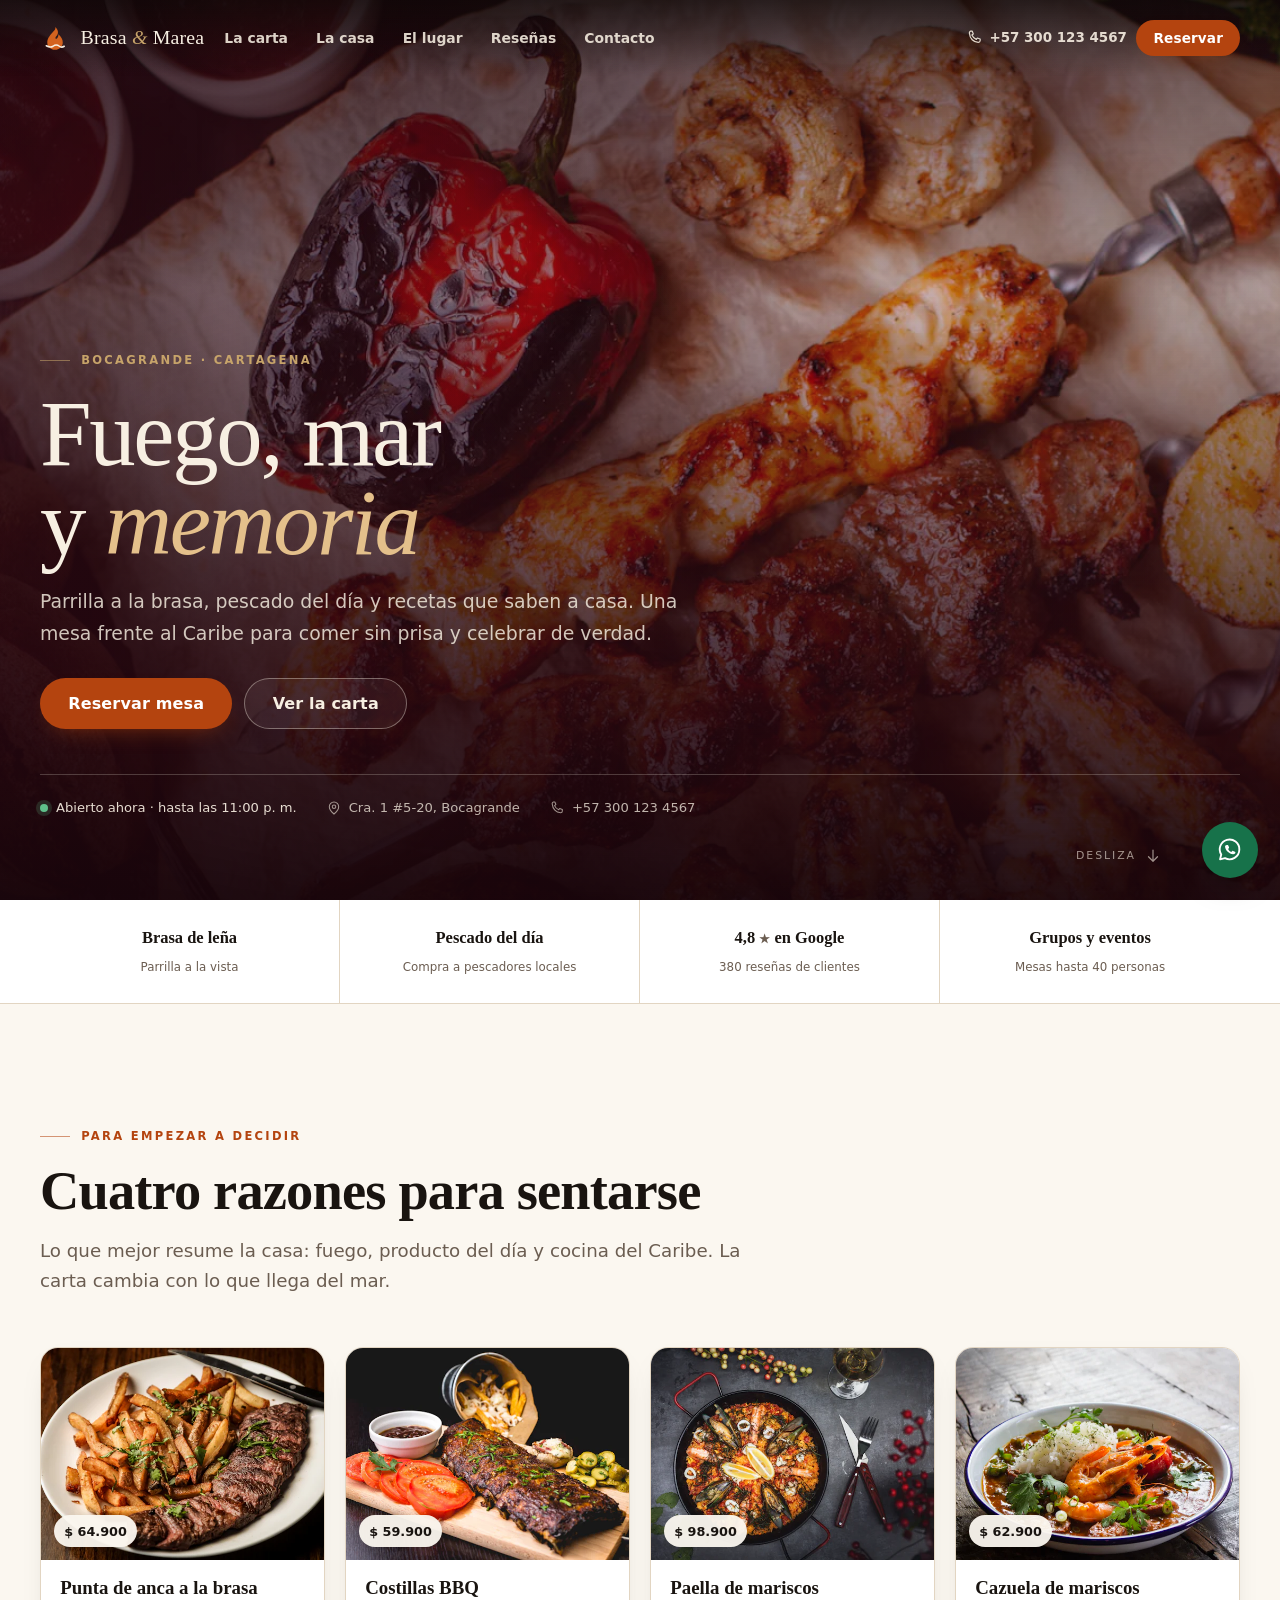
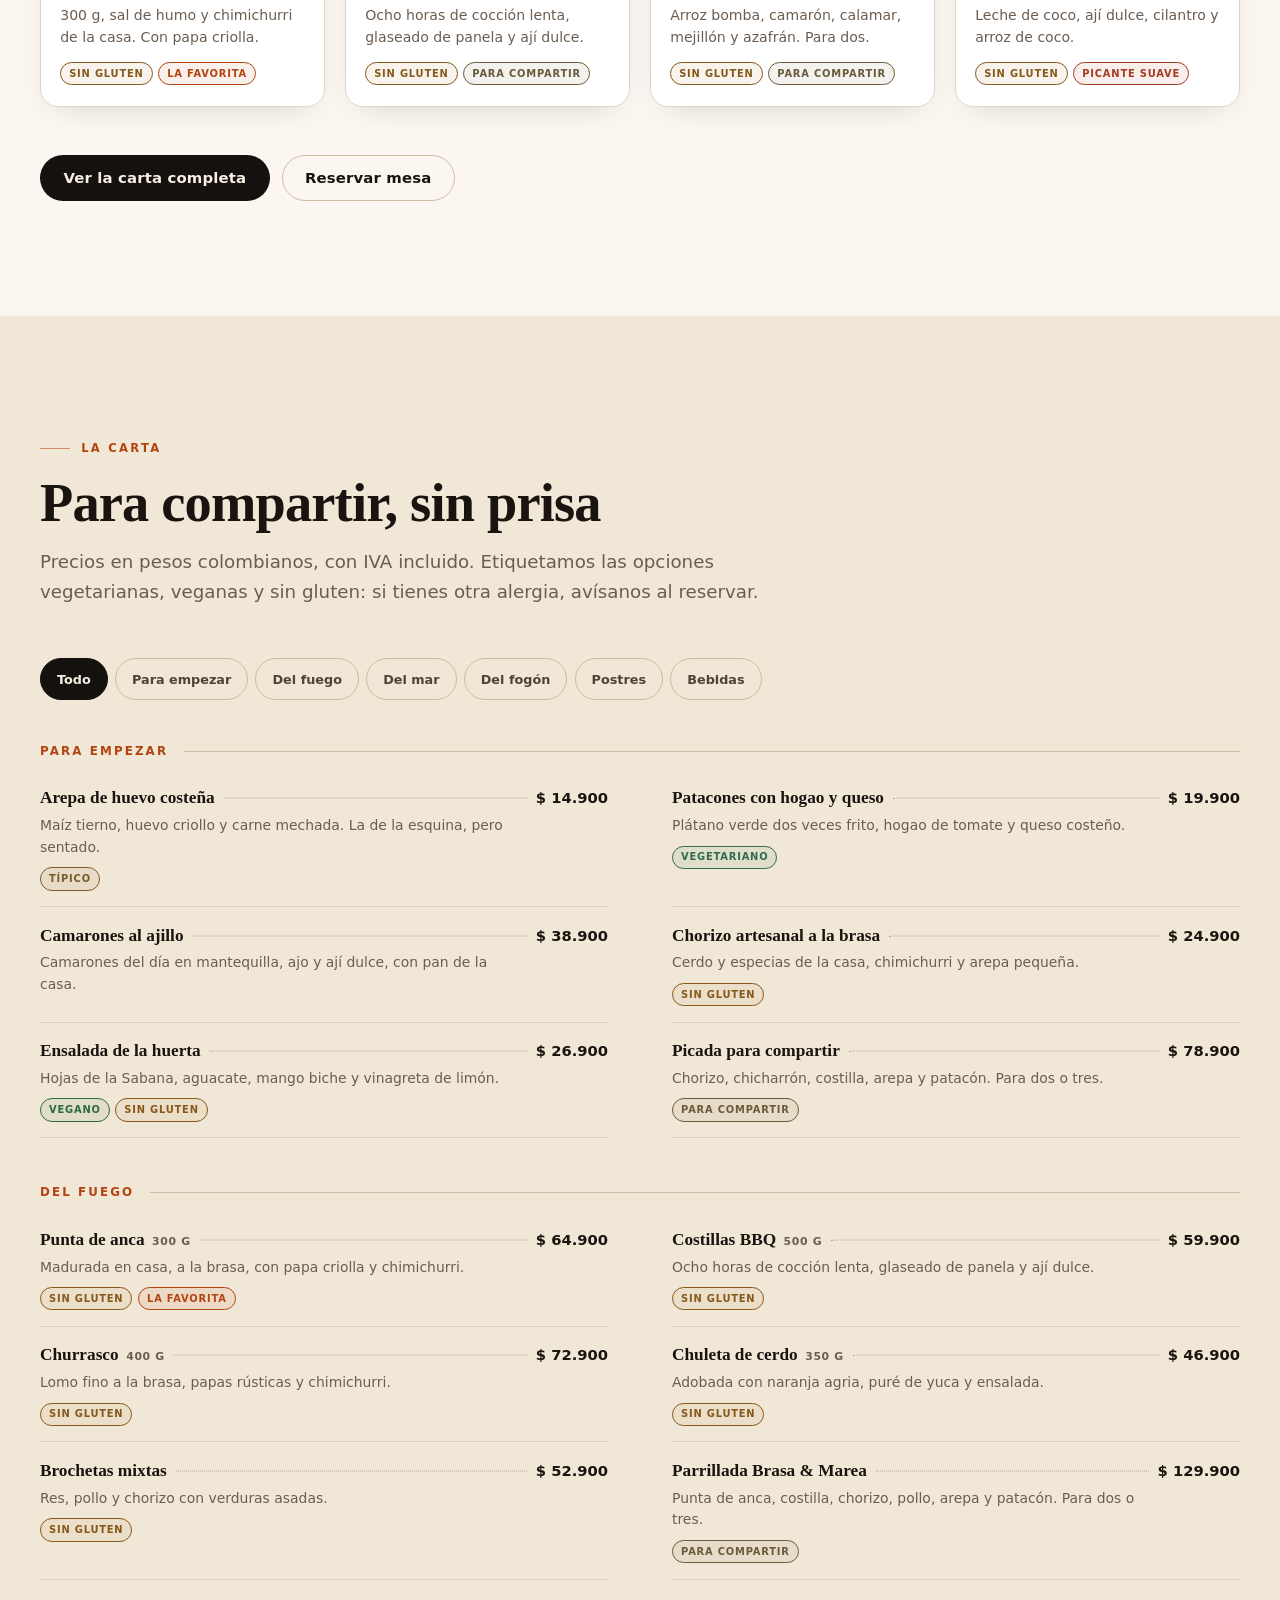
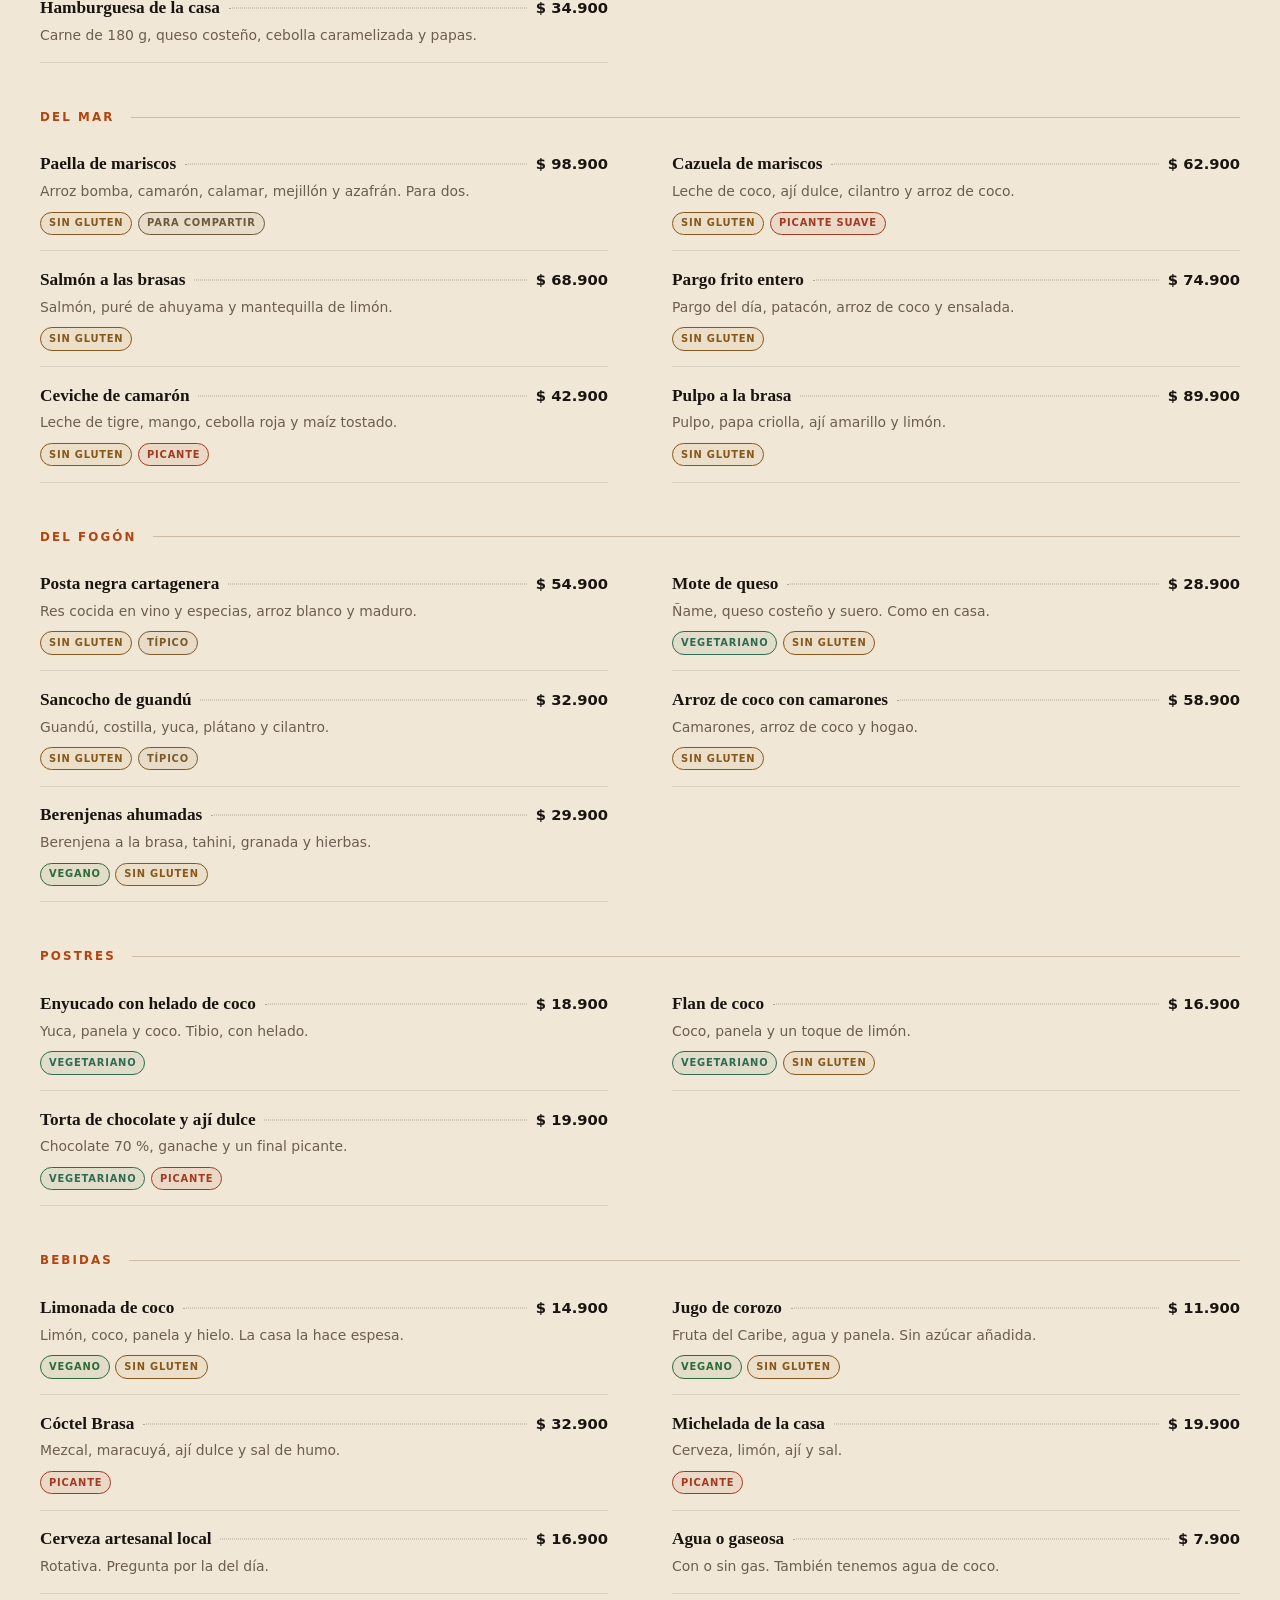
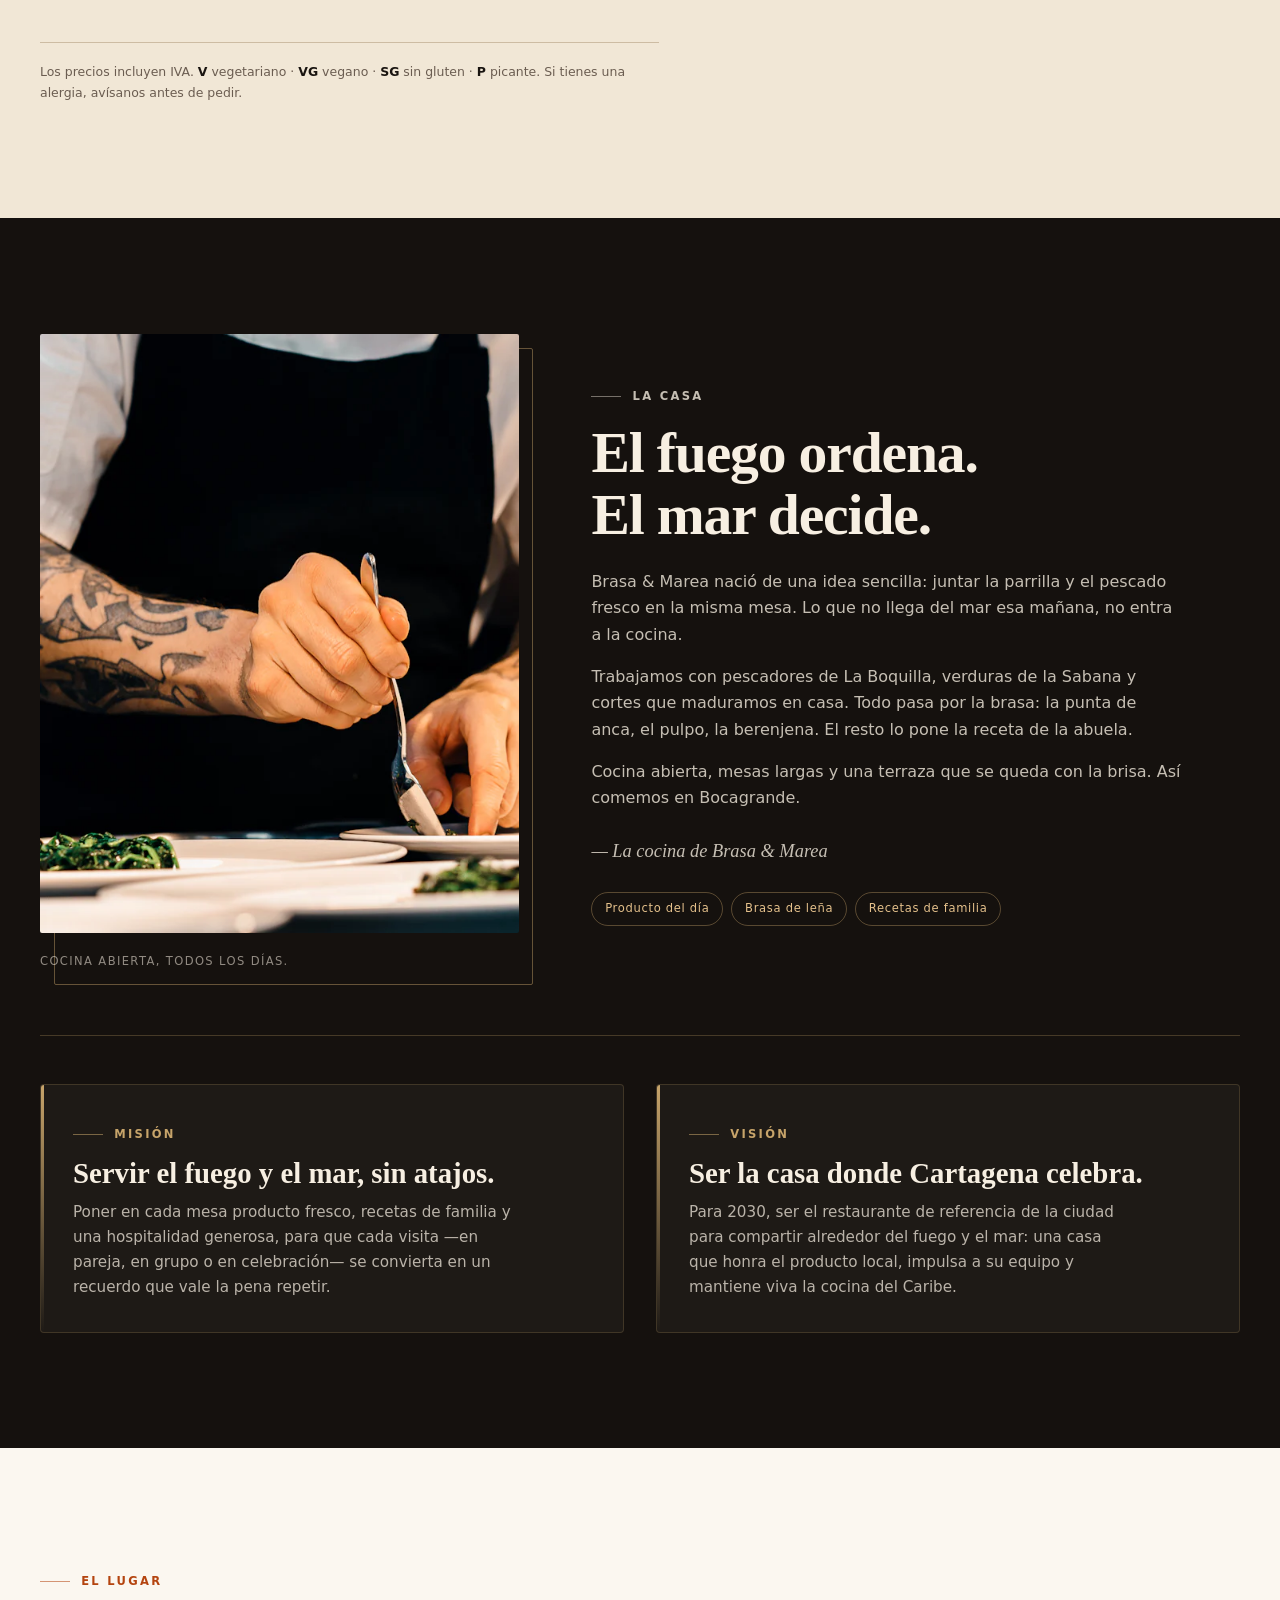
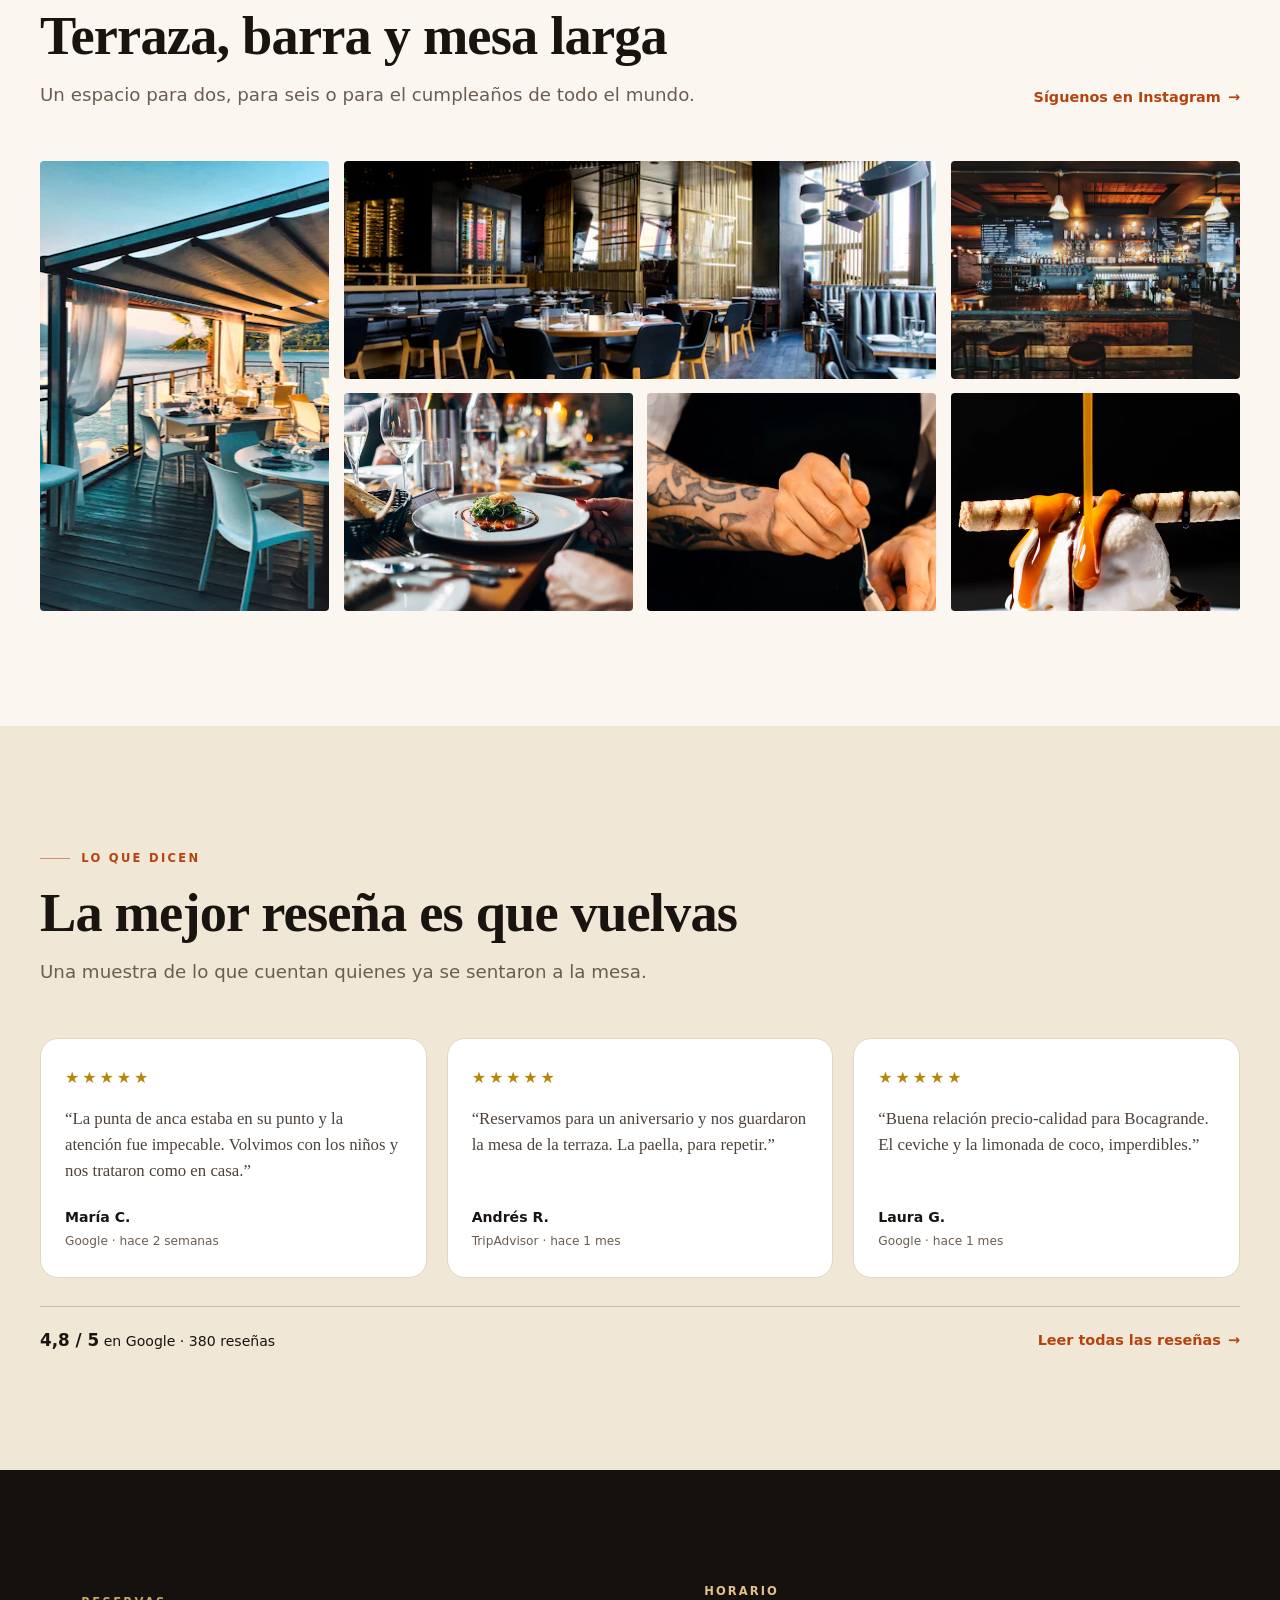
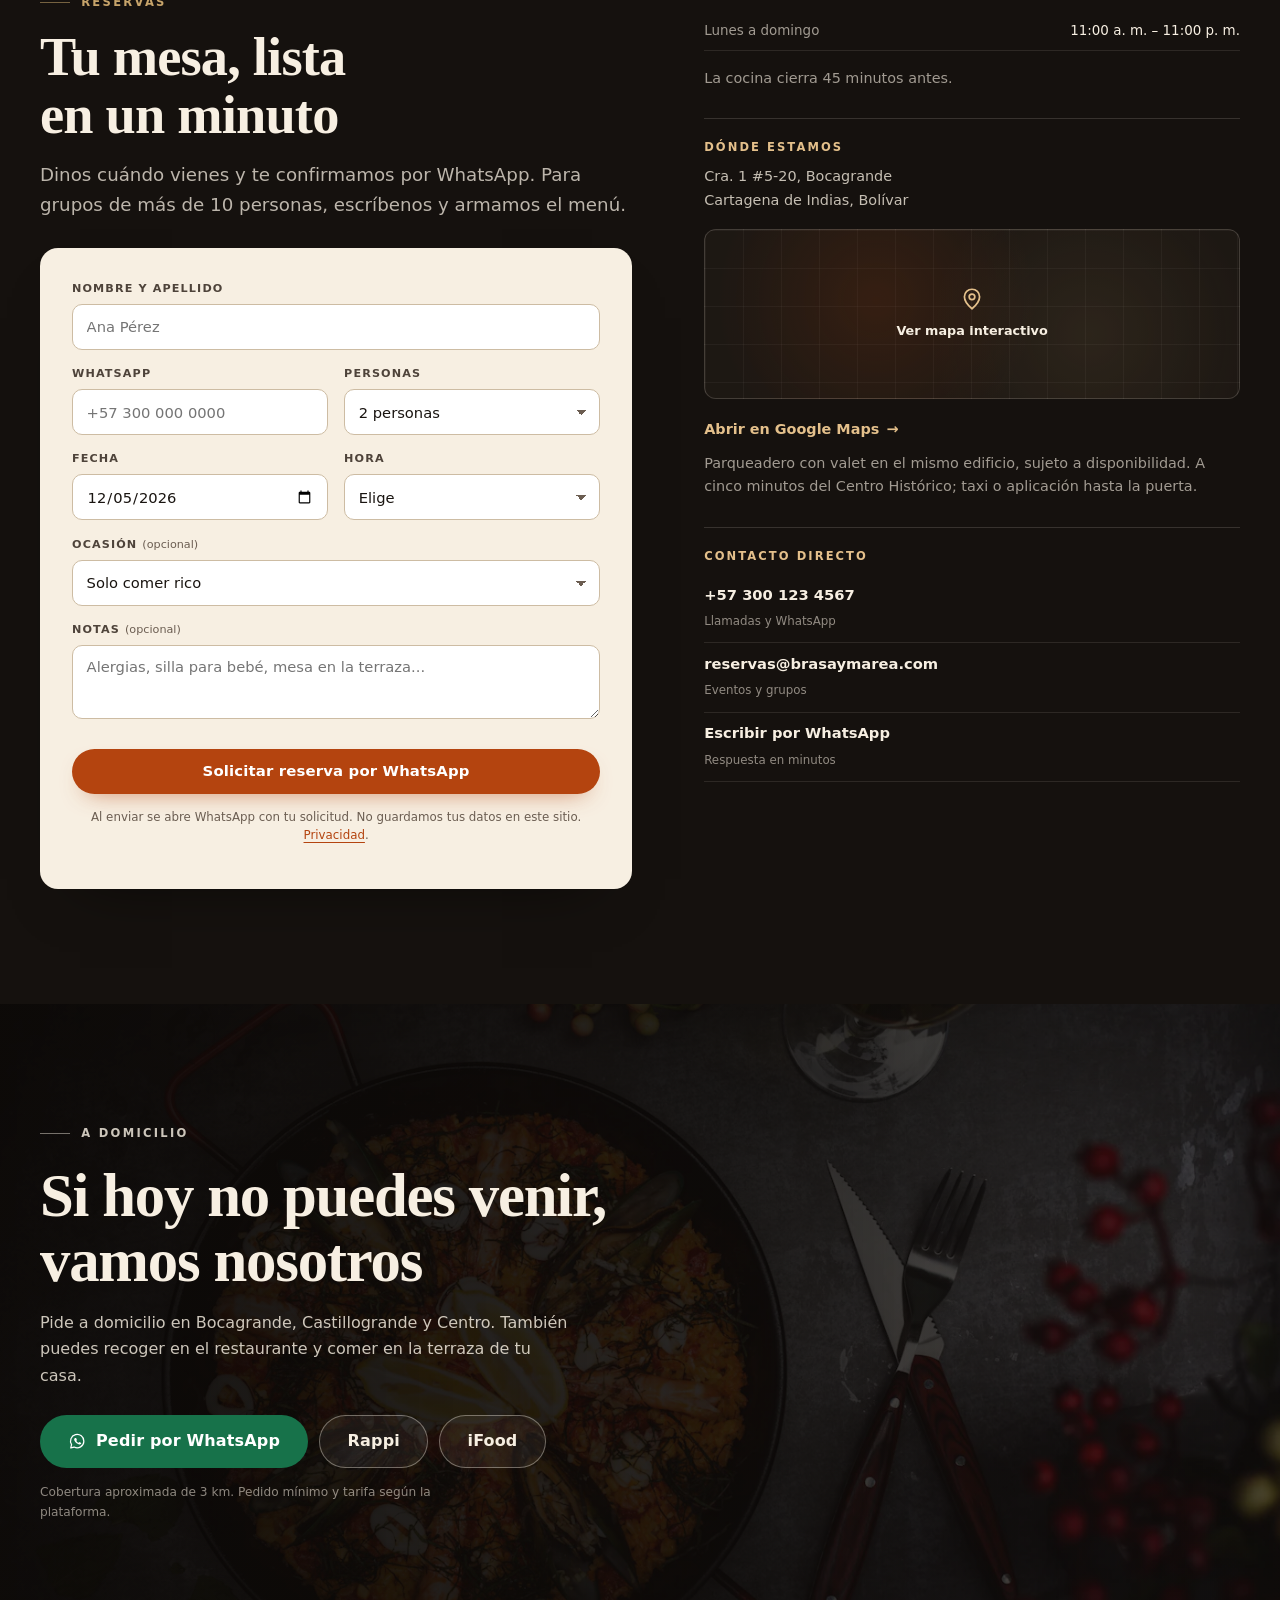
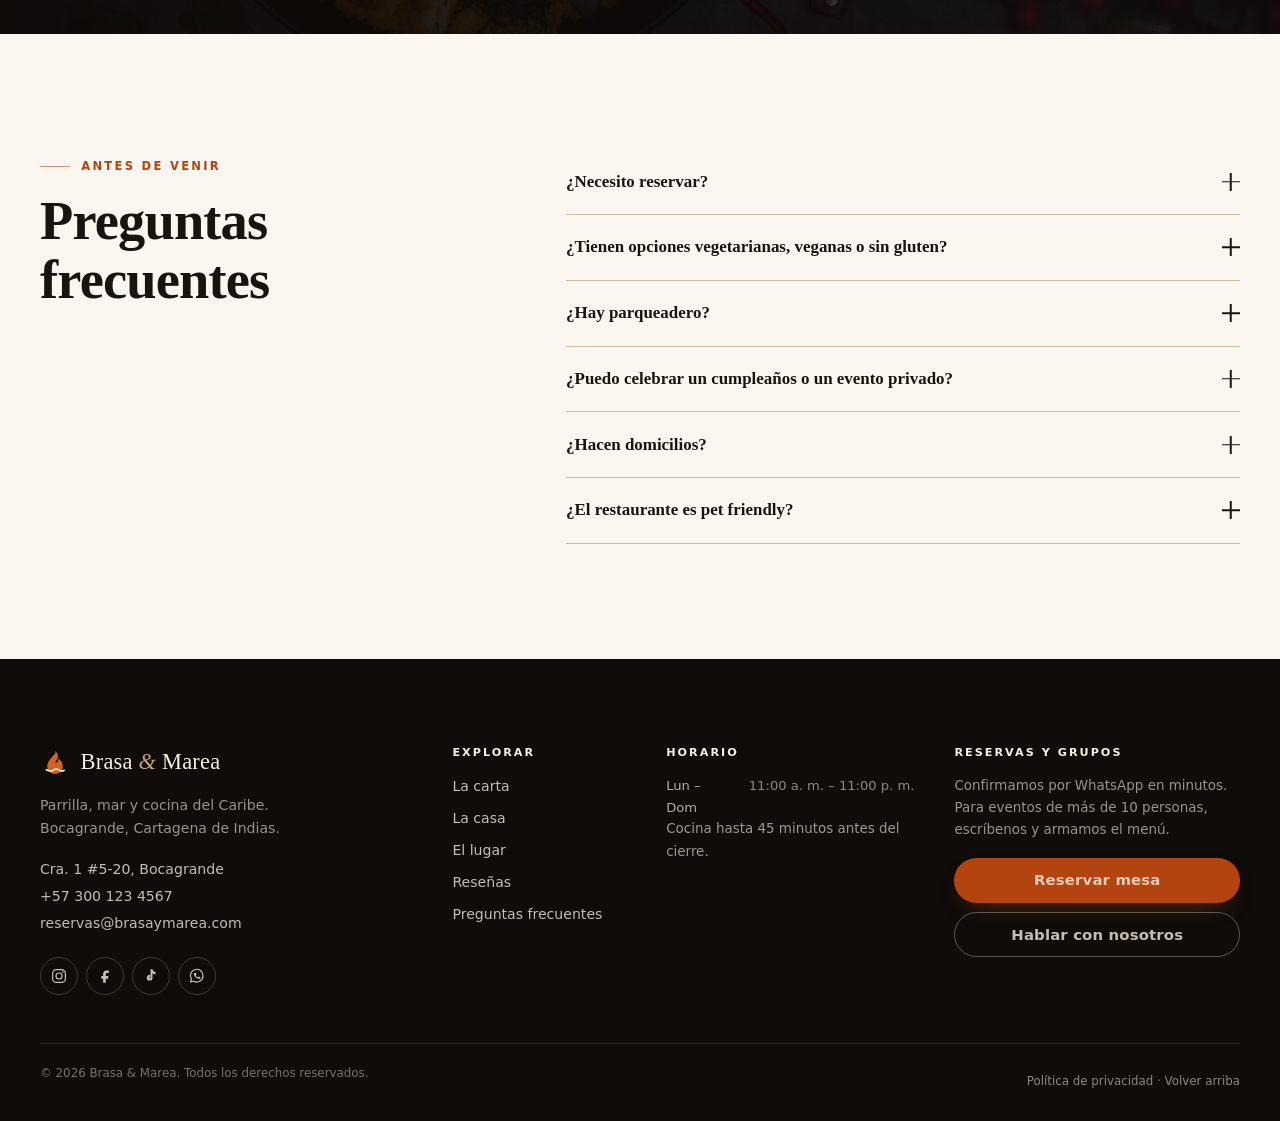
==== commit 49fd0e0c: "autoalizacion de referencia de imagen autoalizacion de referencia de imagen" ====
--- a/index.html
+++ b/index.html
@@ -16,14 +16,14 @@
   <meta property="og:title" content="Brasa &amp; Marea | Fuego, mar y memoria">
   <meta property="og:description" content="Parrilla a la brasa, pescado del día y recetas del Caribe en Bocagrande, Cartagena. Reserva en un minuto.">
   <meta property="og:url" content="https://www.brasaymarea.com/">
-  <meta property="og:image" content="https://www.brasaymarea.com/assets/img/og-cover.jpg">
+  <meta property="og:image" content="https://www.brasaymarea.com/og-cover.jpg">
   <meta property="og:image:width" content="1200">
   <meta property="og:image:height" content="630">
   <meta property="og:image:alt" content="Brochetas y verduras asadas en la parrilla de Brasa y Marea">
   <meta name="twitter:card" content="summary_large_image">
 
   <link rel="icon" href="favicon.svg" type="image/svg+xml">
-  <link rel="preload" as="image" href="assets/img/hero-1400.webp" imagesrcset="assets/img/hero-800.webp 800w, assets/img/hero-1400.webp 1400w" imagesizes="100vw" fetchpriority="high">
+  <link rel="preload" as="image" href="hero-1400.webp" imagesrcset="hero-800.webp 800w, hero-1400.webp 1400w" imagesizes="100vw" fetchpriority="high">
   <link rel="stylesheet" href="styles.css">
   <script>document.documentElement.classList.add('js');</script>
 
@@ -34,7 +34,7 @@
     "name": "Brasa & Marea",
     "description": "Parrilla a la brasa, mariscos y cocina regional del Caribe colombiano en Bocagrande, Cartagena.",
     "url": "https://www.brasaymarea.com/",
-    "image": "https://www.brasaymarea.com/assets/img/og-cover.jpg",
+    "image": "https://www.brasaymarea.com/og-cover.jpg",
     "logo": "https://www.brasaymarea.com/favicon.svg",
     "telephone": "+57 300 123 4567",
     "email": "reservas@brasaymarea.com",
@@ -184,8 +184,8 @@
          ============================================================ -->
     <section class="hero" id="inicio">
       <img class="hero__bg"
-           src="assets/img/hero-1400.webp"
-           srcset="assets/img/hero-800.webp 800w, assets/img/hero-1400.webp 1400w"
+           src="hero-1400.webp"
+           srcset="hero-800.webp 800w, hero-1400.webp 1400w"
            sizes="100vw"
            width="1400" height="800"
            alt="Brochetas de carne y verduras asadas sobre la brasa"
@@ -259,8 +259,8 @@
         <div class="featured-grid">
           <article class="dish-card reveal">
             <div class="dish-card__media">
-              <img src="assets/img/plato-punta-600.webp"
-                   srcset="assets/img/plato-punta-600.webp 600w, assets/img/plato-punta-1000.webp 1000w"
+              <img src="plato-punta-600.webp"
+                   srcset="plato-punta-600.webp 600w, plato-punta-1000.webp 1000w"
                    sizes="(min-width: 900px) 280px, (min-width: 620px) 45vw, 90vw"
                    width="600" height="400" loading="lazy" decoding="async"
                    alt="Punta de anca a la brasa con papas y chimichurri">
@@ -275,8 +275,8 @@
 
           <article class="dish-card reveal">
             <div class="dish-card__media">
-              <img src="assets/img/plato-costillas-600.webp"
-                   srcset="assets/img/plato-costillas-600.webp 600w, assets/img/plato-costillas-1000.webp 1000w"
+              <img src="plato-costillas-600.webp"
+                   srcset="plato-costillas-600.webp 600w, plato-costillas-1000.webp 1000w"
                    sizes="(min-width: 900px) 280px, (min-width: 620px) 45vw, 90vw"
                    width="600" height="401" loading="lazy" decoding="async"
                    alt="Costillas BBQ glaseadas servidas en tabla de madera">
@@ -291,8 +291,8 @@
 
           <article class="dish-card reveal">
             <div class="dish-card__media">
-              <img src="assets/img/plato-paella-600.webp"
-                   srcset="assets/img/plato-paella-600.webp 600w, assets/img/plato-paella-1000.webp 1000w"
+              <img src="plato-paella-600.webp"
+                   srcset="plato-paella-600.webp 600w, plato-paella-1000.webp 1000w"
                    sizes="(min-width: 900px) 280px, (min-width: 620px) 45vw, 90vw"
                    width="600" height="400" loading="lazy" decoding="async"
                    alt="Paella de mariscos con camarones, mejillones y limón">
@@ -307,8 +307,8 @@
 
           <article class="dish-card reveal">
             <div class="dish-card__media">
-              <img src="assets/img/plato-cazuela-600.webp"
-                   srcset="assets/img/plato-cazuela-600.webp 600w, assets/img/plato-cazuela-1000.webp 1000w"
+              <img src="plato-cazuela-600.webp"
+                   srcset="plato-cazuela-600.webp 600w, plato-cazuela-1000.webp 1000w"
                    sizes="(min-width: 900px) 280px, (min-width: 620px) 45vw, 90vw"
                    width="600" height="406" loading="lazy" decoding="async"
                    alt="Cazuela de mariscos con leche de coco y cilantro">
@@ -725,8 +725,8 @@
       <div class="wrap">
         <div class="story">
           <div class="story__media reveal">
-            <img src="assets/img/chef-600.webp"
-                 srcset="assets/img/chef-600.webp 600w, assets/img/chef-1000.webp 1000w"
+            <img src="chef-600.webp"
+                 srcset="chef-600.webp 600w, chef-1000.webp 1000w"
                  sizes="(min-width: 900px) 440px, 90vw"
                  width="600" height="750" loading="lazy" decoding="async"
                  alt="Manos del chef emplatando vegetales en la cocina abierta">
@@ -778,23 +778,23 @@
         </header>
 
         <div class="gallery-grid">
-          <button class="gallery__item gallery__item--tall" type="button" data-full="assets/img/terraza-1000.webp" data-caption="Terraza al atardecer, frente al Caribe." aria-label="Ver foto ampliada: Terraza al atardecer">
-            <img src="assets/img/terraza-600.webp" srcset="assets/img/terraza-600.webp 600w, assets/img/terraza-1000.webp 1000w" sizes="(min-width: 760px) 25vw, 100vw" width="600" height="450" loading="lazy" decoding="async" alt="Terraza del restaurante con mesas y vista al mar al atardecer">
+          <button class="gallery__item gallery__item--tall" type="button" data-full="terraza-1000.webp" data-caption="Terraza al atardecer, frente al Caribe." aria-label="Ver foto ampliada: Terraza al atardecer">
+            <img src="terraza-600.webp" srcset="terraza-600.webp 600w, terraza-1000.webp 1000w" sizes="(min-width: 760px) 25vw, 100vw" width="600" height="450" loading="lazy" decoding="async" alt="Terraza del restaurante con mesas y vista al mar al atardecer">
           </button>
-          <button class="gallery__item gallery__item--wide" type="button" data-full="assets/img/comedor-1000.webp" data-caption="El comedor, con mesas para grupos." aria-label="Ver foto ampliada: El comedor">
-            <img src="assets/img/comedor-600.webp" srcset="assets/img/comedor-600.webp 600w, assets/img/comedor-1000.webp 1000w" sizes="(min-width: 900px) 40vw, 50vw" width="600" height="400" loading="lazy" decoding="async" alt="Comedor amplio con mesas de madera y luz cálida">
+          <button class="gallery__item gallery__item--wide" type="button" data-full="comedor-1000.webp" data-caption="El comedor, con mesas para grupos." aria-label="Ver foto ampliada: El comedor">
+            <img src="comedor-600.webp" srcset="comedor-600.webp 600w, comedor-1000.webp 1000w" sizes="(min-width: 900px) 40vw, 50vw" width="600" height="400" loading="lazy" decoding="async" alt="Comedor amplio con mesas de madera y luz cálida">
           </button>
-          <button class="gallery__item" type="button" data-full="assets/img/barra-1000.webp" data-caption="La barra, para una copa antes de comer." aria-label="Ver foto ampliada: La barra">
-            <img src="assets/img/barra-600.webp" srcset="assets/img/barra-600.webp 600w, assets/img/barra-1000.webp 1000w" sizes="(min-width: 900px) 20vw, 50vw" width="600" height="450" loading="lazy" decoding="async" alt="Barra de bebidas con iluminación cálida y botellas">
+          <button class="gallery__item" type="button" data-full="barra-1000.webp" data-caption="La barra, para una copa antes de comer." aria-label="Ver foto ampliada: La barra">
+            <img src="barra-600.webp" srcset="barra-600.webp 600w, barra-1000.webp 1000w" sizes="(min-width: 900px) 20vw, 50vw" width="600" height="450" loading="lazy" decoding="async" alt="Barra de bebidas con iluminación cálida y botellas">
           </button>
-          <button class="gallery__item" type="button" data-full="assets/img/mesa-1000.webp" data-caption="Mesa servida, lista para la primera copa." aria-label="Ver foto ampliada: Mesa servida">
-            <img src="assets/img/mesa-600.webp" srcset="assets/img/mesa-600.webp 600w, assets/img/mesa-1000.webp 1000w" sizes="(min-width: 900px) 20vw, 50vw" width="600" height="400" loading="lazy" decoding="async" alt="Mesa puesta con copas de vino y platos servidos">
+          <button class="gallery__item" type="button" data-full="mesa-1000.webp" data-caption="Mesa servida, lista para la primera copa." aria-label="Ver foto ampliada: Mesa servida">
+            <img src="mesa-600.webp" srcset="mesa-600.webp 600w, mesa-1000.webp 1000w" sizes="(min-width: 900px) 20vw, 50vw" width="600" height="400" loading="lazy" decoding="async" alt="Mesa puesta con copas de vino y platos servidos">
           </button>
-          <button class="gallery__item" type="button" data-full="assets/img/chef-1000.webp" data-caption="Cocina abierta: todo se ve, todo se prueba." aria-label="Ver foto ampliada: La cocina">
-            <img src="assets/img/chef-600.webp" srcset="assets/img/chef-600.webp 600w, assets/img/chef-1000.webp 1000w" sizes="(min-width: 900px) 20vw, 50vw" width="600" height="750" loading="lazy" decoding="async" alt="Manos del chef emplatando un plato en la cocina abierta">
+          <button class="gallery__item" type="button" data-full="chef-1000.webp" data-caption="Cocina abierta: todo se ve, todo se prueba." aria-label="Ver foto ampliada: La cocina">
+            <img src="chef-600.webp" srcset="chef-600.webp 600w, chef-1000.webp 1000w" sizes="(min-width: 900px) 20vw, 50vw" width="600" height="750" loading="lazy" decoding="async" alt="Manos del chef emplatando un plato en la cocina abierta">
           </button>
-          <button class="gallery__item gallery__item--wide" type="button" data-full="assets/img/postre-1000.webp" data-caption="Torta de chocolate, helado y caramelo." aria-label="Ver foto ampliada: Postre de la casa">
-            <img src="assets/img/postre-600.webp" srcset="assets/img/postre-600.webp 600w, assets/img/postre-1000.webp 1000w" sizes="(min-width: 900px) 40vw, 50vw" width="600" height="400" loading="lazy" decoding="async" alt="Postre de helado con caramelo y barquillo sobre plato oscuro">
+          <button class="gallery__item gallery__item--wide" type="button" data-full="postre-1000.webp" data-caption="Torta de chocolate, helado y caramelo." aria-label="Ver foto ampliada: Postre de la casa">
+            <img src="postre-600.webp" srcset="postre-600.webp 600w, postre-1000.webp 1000w" sizes="(min-width: 900px) 40vw, 50vw" width="600" height="400" loading="lazy" decoding="async" alt="Postre de helado con caramelo y barquillo sobre plato oscuro">
           </button>
         </div>
       </div>
@@ -960,8 +960,8 @@
          ============================================================ -->
     <section class="delivery" id="domicilio">
       <img class="delivery__bg"
-           src="assets/img/mar-banner-1400.webp"
-           srcset="assets/img/mar-banner-800.webp 800w, assets/img/mar-banner-1400.webp 1400w"
+           src="mar-banner-1400.webp"
+           srcset="mar-banner-800.webp 800w, mar-banner-1400.webp 1400w"
            sizes="100vw" width="1400" height="800" loading="lazy" decoding="async"
            alt="">
       <div class="wrap delivery__inner">
